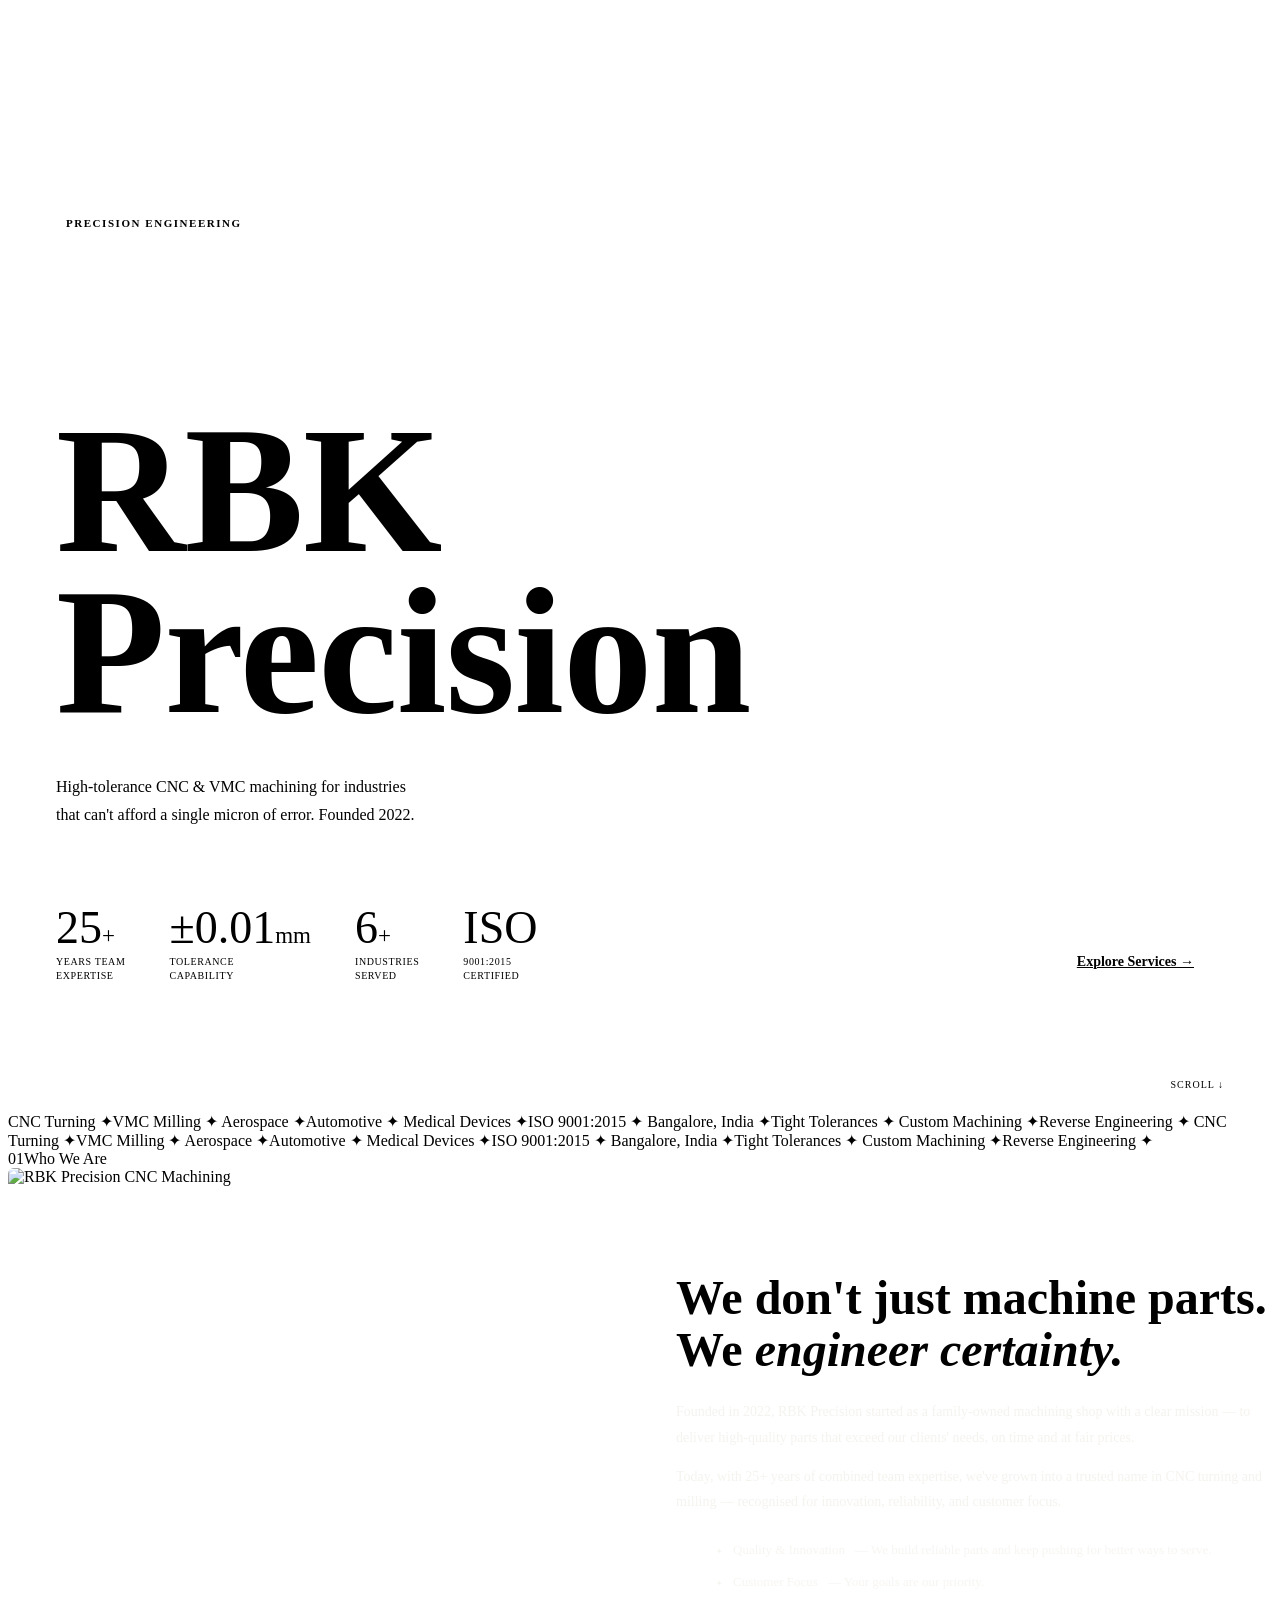
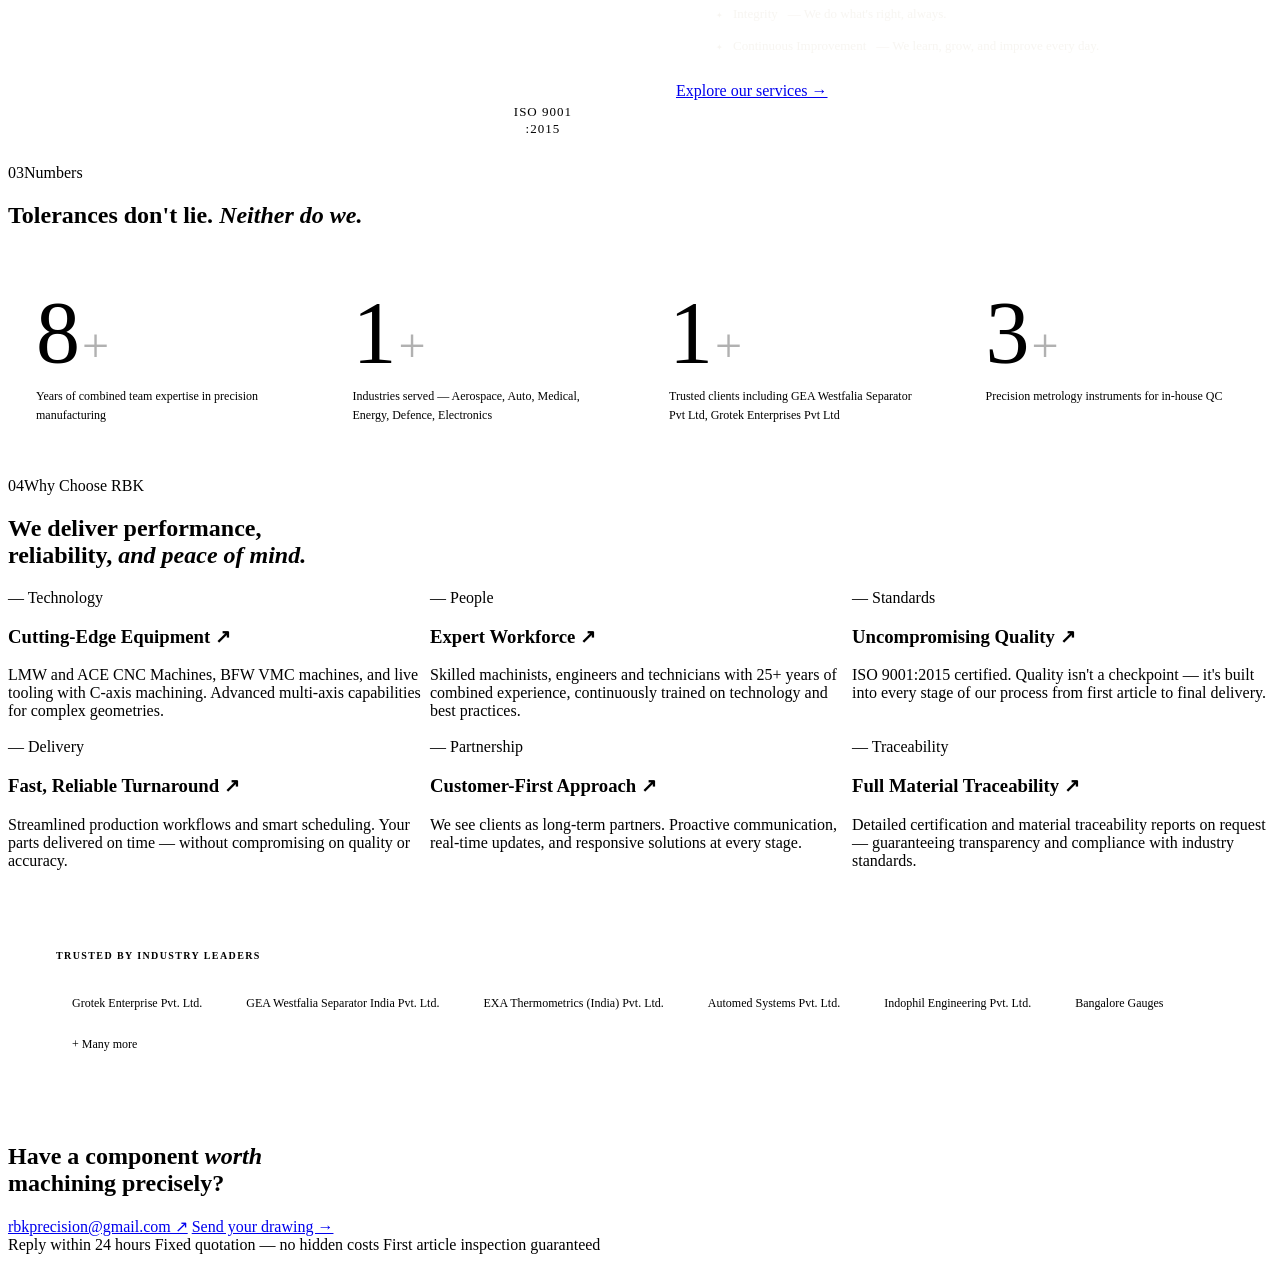
==== index.html @ a01c00ad "First commit - basic HTML structure" ====
<!DOCTYPE html>
<html lang="en">
<head>
    <meta charset="UTF-8">
    <meta name="viewport" content="width=device-width, initial-scale=1.0">
    <title>RBK Precision — CNC & VMC Machining, Bangalore</title>
    <meta name="description" content="RBK Precision — Precision CNC & VMC machining services. 25+ years expertise. ISO 9001:2015. Aerospace, Automotive, Medical. Bangalore, India.">
    <link rel="preconnect" href="https://fonts.googleapis.com">
    <link rel="preconnect" href="https://fonts.gstatic.com" crossorigin>
    <link href="https://fonts.googleapis.com/css2?family=Bebas+Neue&family=DM+Mono:wght@300;400;500&family=Syne:wght@400;500;600;700;800&display=swap" rel="stylesheet">
    <link rel="stylesheet" href="global.css">
    <style>
        /* ── HERO ───────────────────────────────── */
        .hero {
            min-height: 100vh;
            display: flex;
            flex-direction: column;
            justify-content: center;
            padding: 140px 48px 64px;
            position: relative;
            border-bottom: 1px solid var(--border);
        }
        .hero::before {
            content: '';
            position: absolute; inset: 0;
            background-image:
                linear-gradient(var(--border) 1px, transparent 1px),
                linear-gradient(90deg, var(--border) 1px, transparent 1px);
            background-size: 60px 60px;
            pointer-events: none;
        }
        .hero-meta {
            display: flex; gap: 20px; align-items: center; margin-bottom: 28px;
        }
        .hero-tag {
            font-family: var(--font-ui);
            font-size: 11px; font-weight: 600;
            letter-spacing: 0.14em; text-transform: uppercase;
            color: var(--yellow); border: 1px solid var(--yellow);
            padding: 4px 10px; border-radius: 2px;
        }
        .hero-location { font-size: 11px; color: var(--muted); letter-spacing: 0.06em; }
        .hero h1 {
            font-family: var(--font-disp);
            font-size: clamp(72px, 14vw, 180px);
            line-height: 0.9;
            letter-spacing: -1px;
            display: flex; flex-direction: column;
            margin-bottom: 24px;
        }
        .hero h1 .line1 { color: var(--off-white); }
        .hero h1 .line2 { color: var(--yellow); }
        .hero h1 sup { font-size: 0.22em; color: rgba(240,237,230,0.35); vertical-align: super; }
        .hero-sub {
            font-size: clamp(13px, 1.8vw, 16px);
            color: var(--muted); max-width: 460px; line-height: 1.75;
        }
        .hero-bottom {
            display: flex; align-items: flex-end;
            justify-content: space-between;
            margin-top: 60px; gap: 28px; flex-wrap: wrap;
        }
        .hero-stats { display: flex; gap: 44px; flex-wrap: wrap; }
        .stat { display: flex; flex-direction: column; gap: 4px; }
        .stat-num {
            font-family: var(--font-disp);
            font-size: clamp(30px, 4vw, 46px);
            line-height: 1; color: var(--off-white);
        }
        .stat-num em { font-style: normal; font-size: 0.5em; color: var(--yellow); }
        .stat-label {
            font-size: 10px; color: var(--muted);
            letter-spacing: 0.06em; text-transform: uppercase; line-height: 1.4;
        }
        .hero-cta {
            font-family: var(--font-ui); font-size: 14px; font-weight: 600;
            color: #000; background: var(--yellow);
            padding: 13px 30px; border-radius: var(--radius);
            transition: background var(--t), transform var(--t);
        }
        .hero-cta:hover { background: var(--off-white); transform: translateY(-2px); }
        .scroll-hint {
            position: absolute; bottom: 22px; right: 48px;
            font-size: 10px; color: var(--muted);
            letter-spacing: 0.1em; text-transform: uppercase;
        }

        /* ── ABOUT ──────────────────────────────── */
        .about-grid {
            display: grid; grid-template-columns: 1fr 1fr;
            gap: 72px; align-items: center;
        }
        .img-frame {
            position: relative; border-radius: 6px;
            overflow: hidden; aspect-ratio: 1;
            background: var(--bg-card);
        }
        .img-frame img {
            width: 100%; height: 100%; object-fit: cover;
            filter: grayscale(15%) contrast(1.05);
            transition: transform 0.6s ease;
        }
        .img-frame:hover img { transform: scale(1.04); }
        .img-badge {
            position: absolute; bottom: 18px; right: 18px;
            background: var(--yellow); color: #000;
            font-family: var(--font-disp); font-size: 13px;
            letter-spacing: 1px; text-align: center;
            padding: 8px 14px; border-radius: 3px; line-height: 1.3;
        }
        .about-text h2 {
            font-family: var(--font-disp);
            font-size: clamp(28px, 4vw, 48px);
            line-height: 1.08; margin-bottom: 24px;
        }
        .about-text p {
            font-size: 14px; color: rgba(240,237,230,0.65);
            line-height: 1.8; margin-bottom: 14px;
        }
        .values-list { margin: 20px 0; list-style: none; }
        .values-list li {
            font-size: 13px; color: rgba(240,237,230,0.55);
            padding: 8px 0; border-bottom: 1px solid var(--border);
            display: flex; align-items: baseline; gap: 10px;
        }
        .values-list li::before {
            content: '✦'; color: var(--yellow); font-size: 8px; flex-shrink: 0;
        }
        .values-list li strong { color: var(--off-white); font-weight: 500; }

        /* ── WHY CHOOSE US ──────────────────────── */
        .why-grid { display: grid; grid-template-columns: repeat(3,1fr); gap: 2px; }

        /* ── CLIENTS STRIP ──────────────────────── */
        .clients-strip {
            padding: 64px 48px;
            border-bottom: 1px solid var(--border);
        }
        .clients-strip .label {
            font-family: var(--font-ui); font-size: 10px; font-weight: 700;
            letter-spacing: 0.14em; text-transform: uppercase;
            color: var(--muted); margin-bottom: 28px; display: block;
        }
        .client-names {
            display: flex; flex-wrap: wrap; gap: 12px;
        }
        .client-pill {
            font-family: var(--font-ui); font-size: 12px; font-weight: 500;
            color: var(--muted);
            border: 1px solid var(--border);
            padding: 7px 16px; border-radius: 100px;
            transition: color var(--t), border-color var(--t);
        }
        .client-pill:hover { color: var(--off-white); border-color: rgba(240,237,230,0.3); }

        /* ── NUMBERS ────────────────────────────── */
        .numbers-grid { display: grid; grid-template-columns: repeat(4,1fr); gap: 2px; }
        .num-item {
            padding: 40px 28px;
            border: 1px solid var(--border);
            background: var(--bg-card);
        }
        .big-num {
            font-family: var(--font-disp);
            font-size: clamp(52px, 7vw, 88px);
            line-height: 1; color: var(--yellow); display: inline-block;
        }
        .big-unit {
            font-family: var(--font-disp);
            font-size: clamp(28px, 4vw, 48px);
            color: var(--off-white); opacity: 0.3; margin-left: 2px;
        }
        .num-item p { font-size: 12px; color: var(--muted); line-height: 1.6; margin-top: 10px; }

        @media (max-width: 1024px) {
            .numbers-grid { grid-template-columns: repeat(2,1fr); }
            .why-grid { grid-template-columns: repeat(2,1fr); }
            .about-grid { grid-template-columns: 1fr; gap: 36px; }
        }
        @media (max-width: 768px) {
            .hero { padding: 110px 24px 52px; }
            .hero-bottom { flex-direction: column; align-items: flex-start; }
            .scroll-hint { right: 24px; }
            .numbers-grid { grid-template-columns: repeat(2,1fr); }
            .why-grid { grid-template-columns: 1fr; }
            .clients-strip { padding: 48px 24px; }
        }
        @media (max-width: 480px) {
            .hero { padding: 96px 20px 44px; }
            .numbers-grid { grid-template-columns: 1fr; }
        }
    </style>
</head>
<body>

<!-- nav injected by nav.js -->

<!-- ═══ HERO ═══════════════════════════════════════════ -->
<section class="hero">
    <div class="hero-meta">
        <span class="hero-tag">Precision Engineering</span>
    </div>
    <h1>
        <span class="line1">RBK</span>
        <span class="line2">Precision</span>
    </h1>
    <p class="hero-sub">
        High-tolerance CNC &amp; VMC machining for industries<br>
        that can't afford a single micron of error. Founded 2022.
    </p>
    <div class="hero-bottom">
        <div class="hero-stats">
            <div class="stat">
                <span class="stat-num">25<em>+</em></span>
                <span class="stat-label">Years Team<br>Expertise</span>
            </div>
            <div class="stat">
                <span class="stat-num">±0.01<em>mm</em></span>
                <span class="stat-label">Tolerance<br>Capability</span>
            </div>
            <div class="stat">
                <span class="stat-num">6<em>+</em></span>
                <span class="stat-label">Industries<br>Served</span>
            </div>
            <div class="stat">
                <span class="stat-num">ISO</span>
                <span class="stat-label">9001:2015<br>Certified</span>
            </div>
        </div>
        <a href="services.html" class="hero-cta">Explore Services →</a>
    </div>
    <div class="scroll-hint">Scroll ↓</div>
</section>

<!-- ═══ TICKER ══════════════════════════════════════════ -->
<div class="ticker-wrap">
    <div class="ticker-track">
        <span>CNC Turning ✦</span><span>VMC Milling ✦</span>
        <span>Aerospace ✦</span><span>Automotive ✦</span>
        <span>Medical Devices ✦</span><span>ISO 9001:2015 ✦</span>
        <span>Bangalore, India ✦</span><span>Tight Tolerances ✦</span>
        <span>Custom Machining ✦</span><span>Reverse Engineering ✦</span>
        <span>CNC Turning ✦</span><span>VMC Milling ✦</span>
        <span>Aerospace ✦</span><span>Automotive ✦</span>
        <span>Medical Devices ✦</span><span>ISO 9001:2015 ✦</span>
        <span>Bangalore, India ✦</span><span>Tight Tolerances ✦</span>
        <span>Custom Machining ✦</span><span>Reverse Engineering ✦</span>
    </div>
</div>

<!-- ═══ ABOUT ════════════════════════════════════════════ -->
<section class="section">
    <div class="section-label"><span class="sec-num">01</span><span class="sec-title">Who We Are</span></div>
    <div class="about-grid">
        <div class="img-frame">
            <img src="Assets/Images/Home_Intro_Image.png" alt="RBK Precision CNC Machining">
            <div class="img-badge">ISO 9001<br>:2015</div>
        </div>
        <div class="about-text">
            <h2>We don't just machine parts.<br>We <em>engineer certainty.</em></h2>
            <p>Founded in 2022, RBK Precision started as a family-owned machining shop with a clear mission — to deliver high-quality parts that exceed our clients' needs, on time and at fair prices.</p>
            <p>Today, with 25+ years of combined team expertise, we've grown into a trusted name in CNC turning and milling — recognised for innovation, reliability, and customer focus.</p>
            <ul class="values-list">
                <li><strong>Quality &amp; Innovation</strong> — We build reliable parts and keep pushing for better ways to serve.</li>
                <li><strong>Customer Focus</strong> — Your goals are our priority.</li>
                <li><strong>Integrity</strong> — We do what's right, always.</li>
                <li><strong>Continuous Improvement</strong> — We learn, grow, and improve every day.</li>
            </ul>
            <a href="services.html" class="text-link">Explore our services →</a>
        </div>
    </div>
</section>

<!-- ═══ NUMBERS ══════════════════════════════════════════ -->
<section class="section">
    <div class="section-label"><span class="sec-num">03</span><span class="sec-title">Numbers</span></div>
    <h2 class="section-h2">Tolerances don't lie. <em>Neither do we.</em></h2>
    <div class="numbers-grid">
        <div class="num-item">
            <span class="big-num" data-target="25">0</span><span class="big-unit">+</span>
            <p>Years of combined team expertise in precision manufacturing</p>
        </div>
        <div class="num-item">
            <span class="big-num" data-target="6">0</span><span class="big-unit">+</span>
            <p>Industries served — Aerospace, Auto, Medical, Energy, Defence, Electronics</p>
        </div>
        <div class="num-item">
            <span class="big-num" data-target="5">0</span><span class="big-unit">+</span>
            <p>Trusted clients including GEA Westfalia Separator Pvt Ltd, Grotek Enterprises Pvt Ltd</p>
        </div>
        <div class="num-item">
            <span class="big-num" data-target="10">0</span><span class="big-unit">+</span>
            <p>Precision metrology instruments for in-house QC</p>
        </div>
    </div>
</section>

<!-- ═══ WHY CHOOSE US ════════════════════════════════════ -->
<section class="section alt">
    <div class="section-label"><span class="sec-num">04</span><span class="sec-title">Why Choose RBK</span></div>
    <h2 class="section-h2">We deliver performance,<br>reliability, <em>and peace of mind.</em></h2>
    <div class="why-grid">
        <div class="card">
            <span class="card-num">— Technology</span>
            <h3>Cutting-Edge Equipment <span class="arr">↗</span></h3>
            <p>LMW and ACE CNC Machines, BFW VMC machines, and live tooling with C-axis machining. Advanced multi-axis capabilities for complex geometries.</p>
        </div>
        <div class="card">
            <span class="card-num">— People</span>
            <h3>Expert Workforce <span class="arr">↗</span></h3>
            <p>Skilled machinists, engineers and technicians with 25+ years of combined experience, continuously trained on technology and best practices.</p>
        </div>
        <div class="card">
            <span class="card-num">— Standards</span>
            <h3>Uncompromising Quality <span class="arr">↗</span></h3>
            <p>ISO 9001:2015 certified. Quality isn't a checkpoint — it's built into every stage of our process from first article to final delivery.</p>
        </div>
        <div class="card">
            <span class="card-num">— Delivery</span>
            <h3>Fast, Reliable Turnaround <span class="arr">↗</span></h3>
            <p>Streamlined production workflows and smart scheduling. Your parts delivered on time — without compromising on quality or accuracy.</p>
        </div>
        <div class="card">
            <span class="card-num">— Partnership</span>
            <h3>Customer-First Approach <span class="arr">↗</span></h3>
            <p>We see clients as long-term partners. Proactive communication, real-time updates, and responsive solutions at every stage.</p>
        </div>
        <div class="card">
            <span class="card-num">— Traceability</span>
            <h3>Full Material Traceability <span class="arr">↗</span></h3>
            <p>Detailed certification and material traceability reports on request — guaranteeing transparency and compliance with industry standards.</p>
        </div>
    </div>
</section>

<!-- ═══ CLIENTS STRIP ════════════════════════════════════ -->
<div class="clients-strip">
    <span class="label">Trusted by industry leaders</span>
    <div class="client-names">
        <span class="client-pill">Grotek Enterprise Pvt. Ltd.</span>
        <span class="client-pill">GEA Westfalia Separator India Pvt. Ltd.</span>
        <span class="client-pill">EXA Thermometrics (India) Pvt. Ltd.</span>
        <span class="client-pill">Automed Systems Pvt. Ltd.</span>
        <span class="client-pill">Indophil Engineering Pvt. Ltd.</span>
        <span class="client-pill">Bangalore Gauges</span>
        <span class="client-pill">+ Many more</span>
    </div>
</div>

<!-- ═══ CTA ══════════════════════════════════════════════ -->
<section class="cta-section">
    <div class="cta-inner">
        <h2>Have a component <em>worth</em><br>machining precisely?</h2>
        <div class="cta-links">
            <a href="mailto:rbkprecision@gmail.com" class="cta-email">rbkprecision@gmail.com ↗</a>
            <a href="contact.html" class="cta-btn">Send your drawing →</a>
        </div>
        <div class="cta-assurances">
            <span>Reply within 24 hours</span>
            <span>Fixed quotation — no hidden costs</span>
            <span>First article inspection guaranteed</span>
        </div>
    </div>
</section>

<!-- footer injected by nav.js -->

<script src="nav.js"></script>
<script>
    // Counter animation
    const counters = document.querySelectorAll('.big-num');
    const observer = new IntersectionObserver(entries => {
        entries.forEach(entry => {
            if (!entry.isIntersecting) return;
            const el = entry.target;
            const target = +el.dataset.target;
            const step = target / (1800 / 16);
            let current = 0;
            const timer = setInterval(() => {
                current += step;
                if (current >= target) { el.textContent = target; clearInterval(timer); }
                else { el.textContent = Math.floor(current); }
            }, 16);
            observer.unobserve(el);
        });
    }, { threshold: 0.5 });
    counters.forEach(c => observer.observe(c));
</script>
</body>
</html>
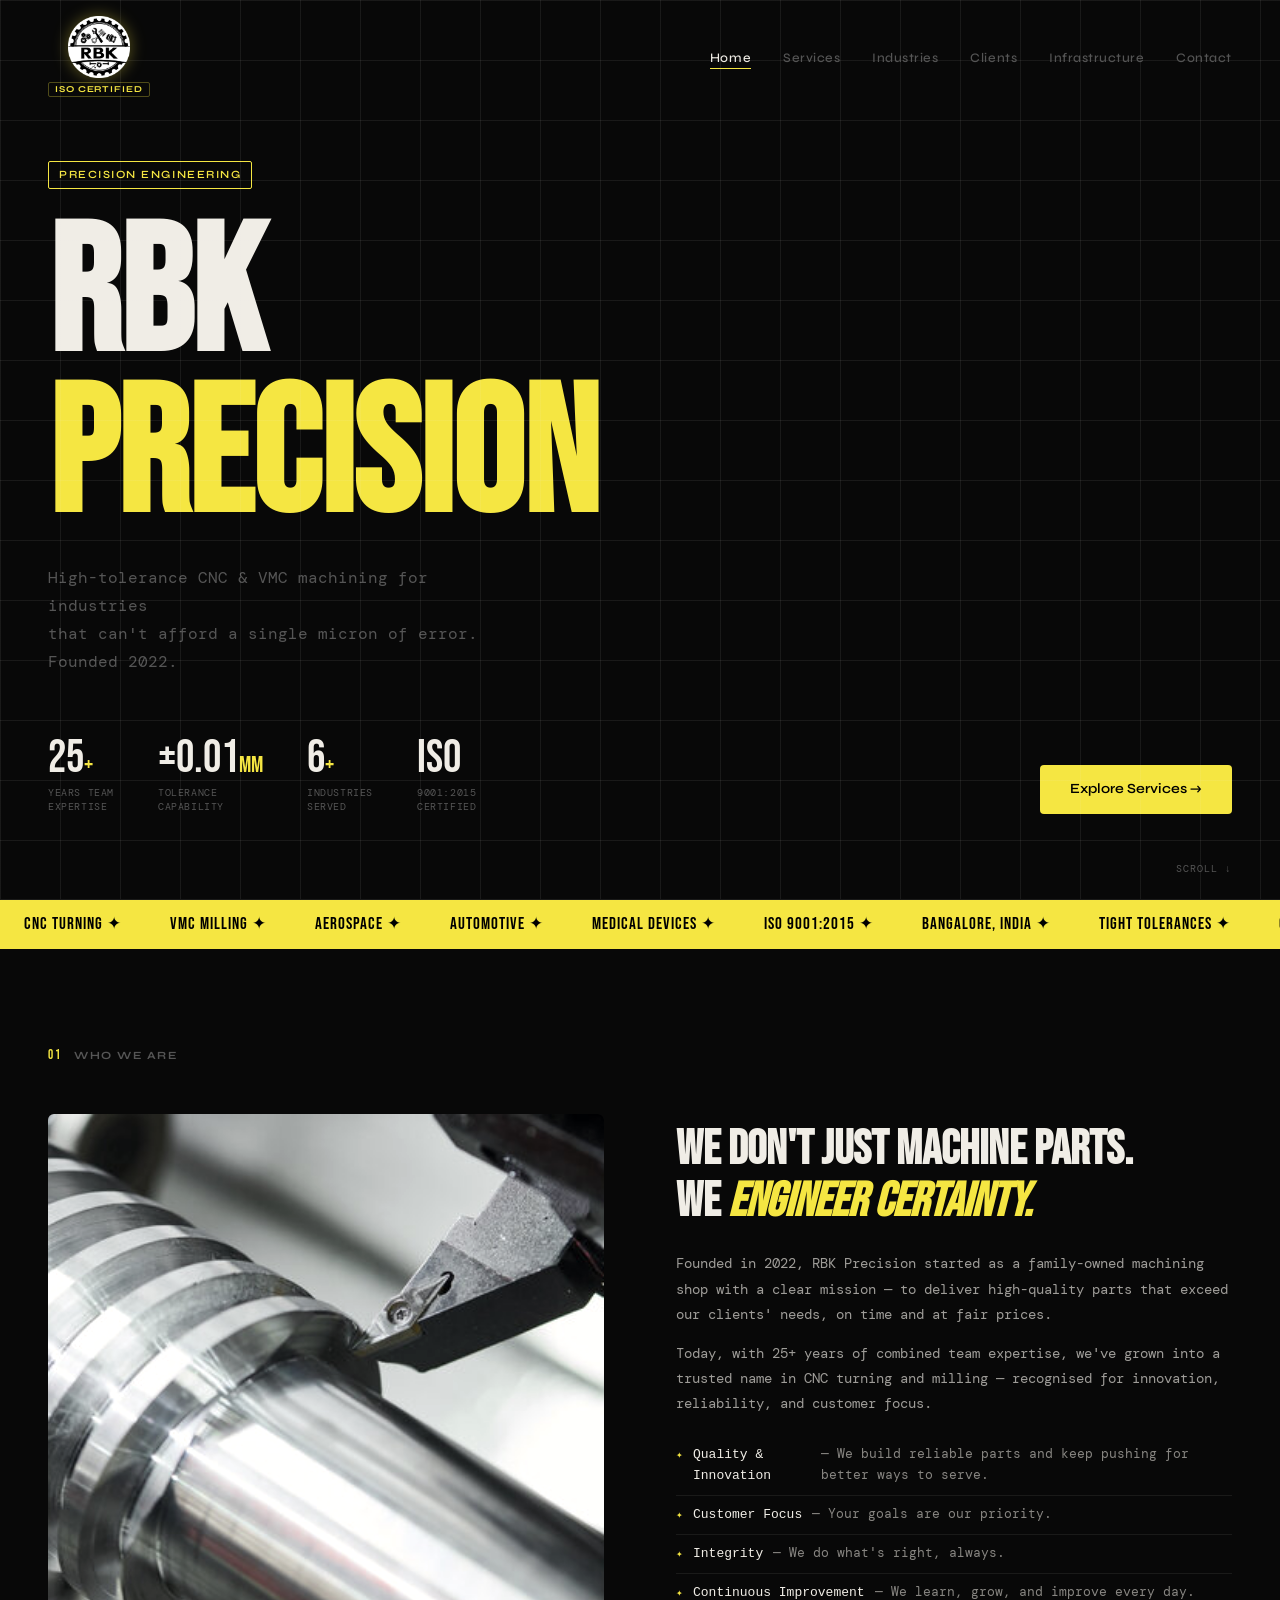
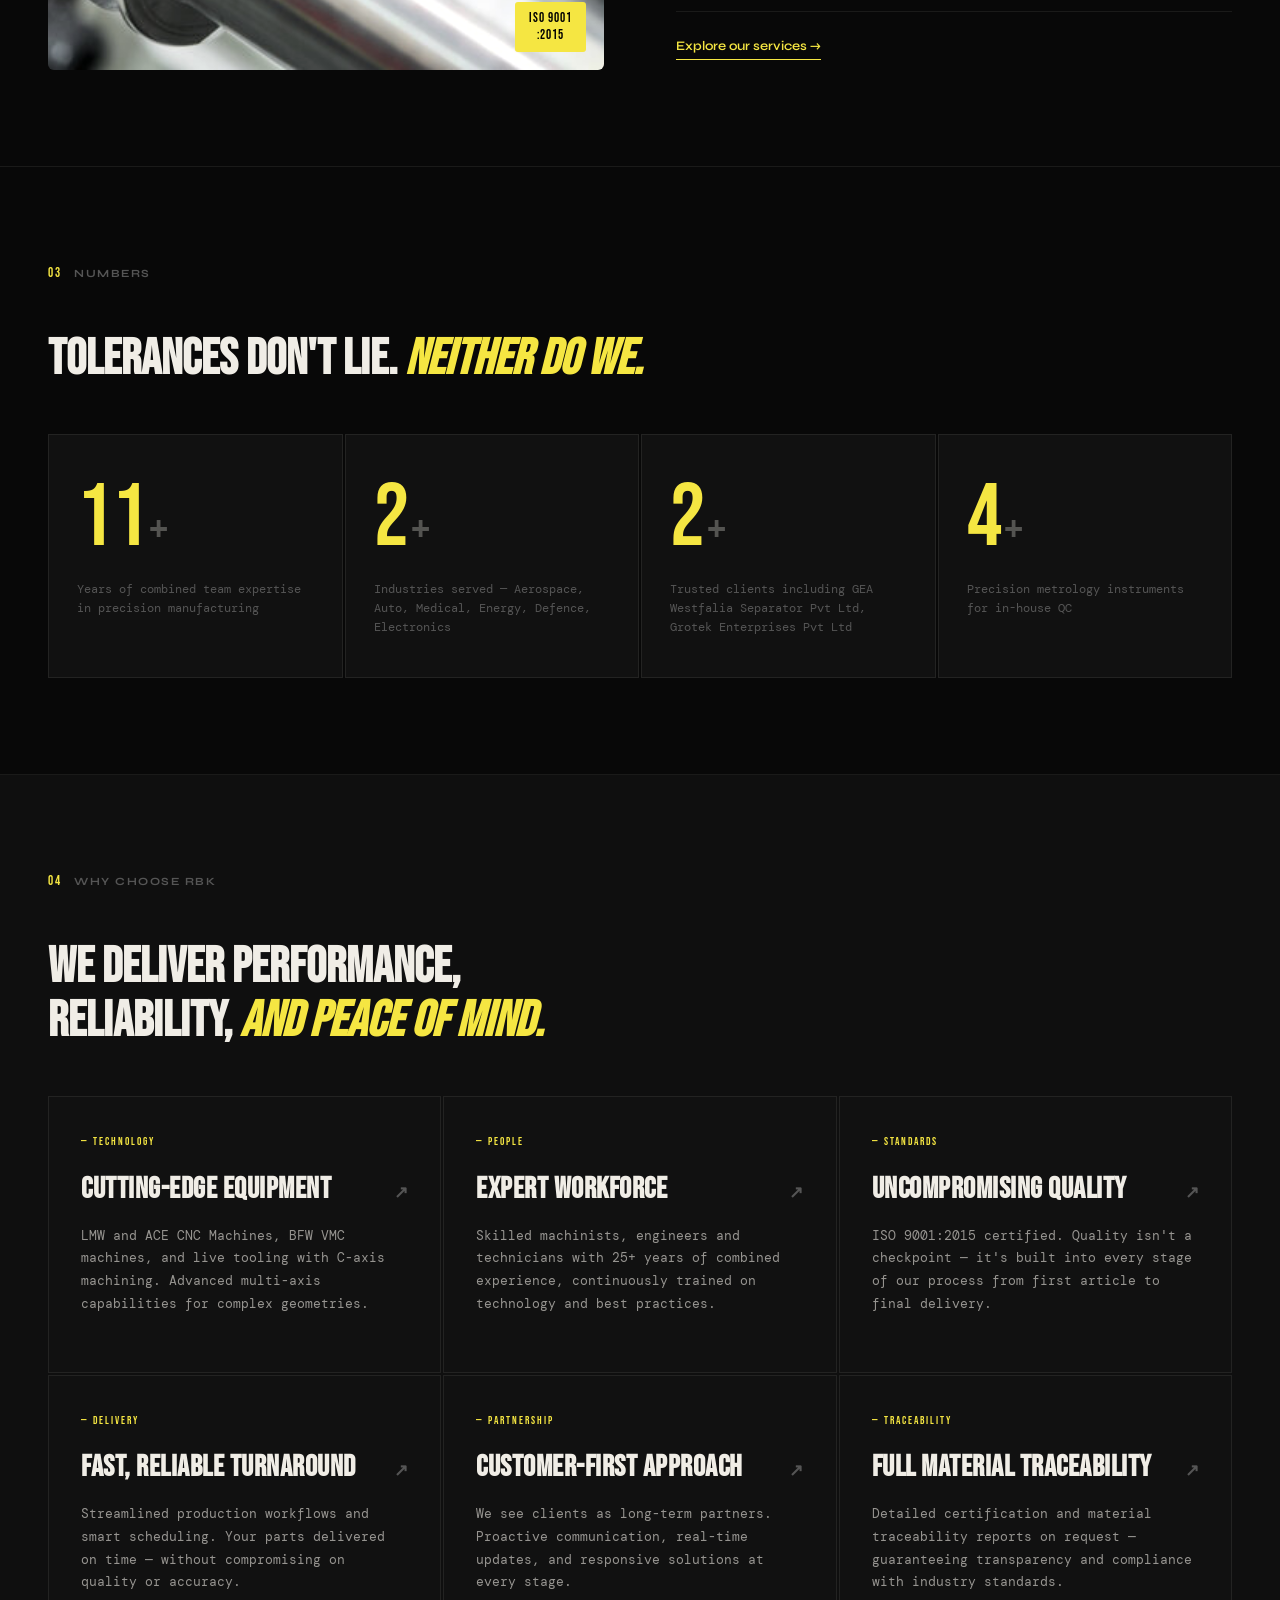
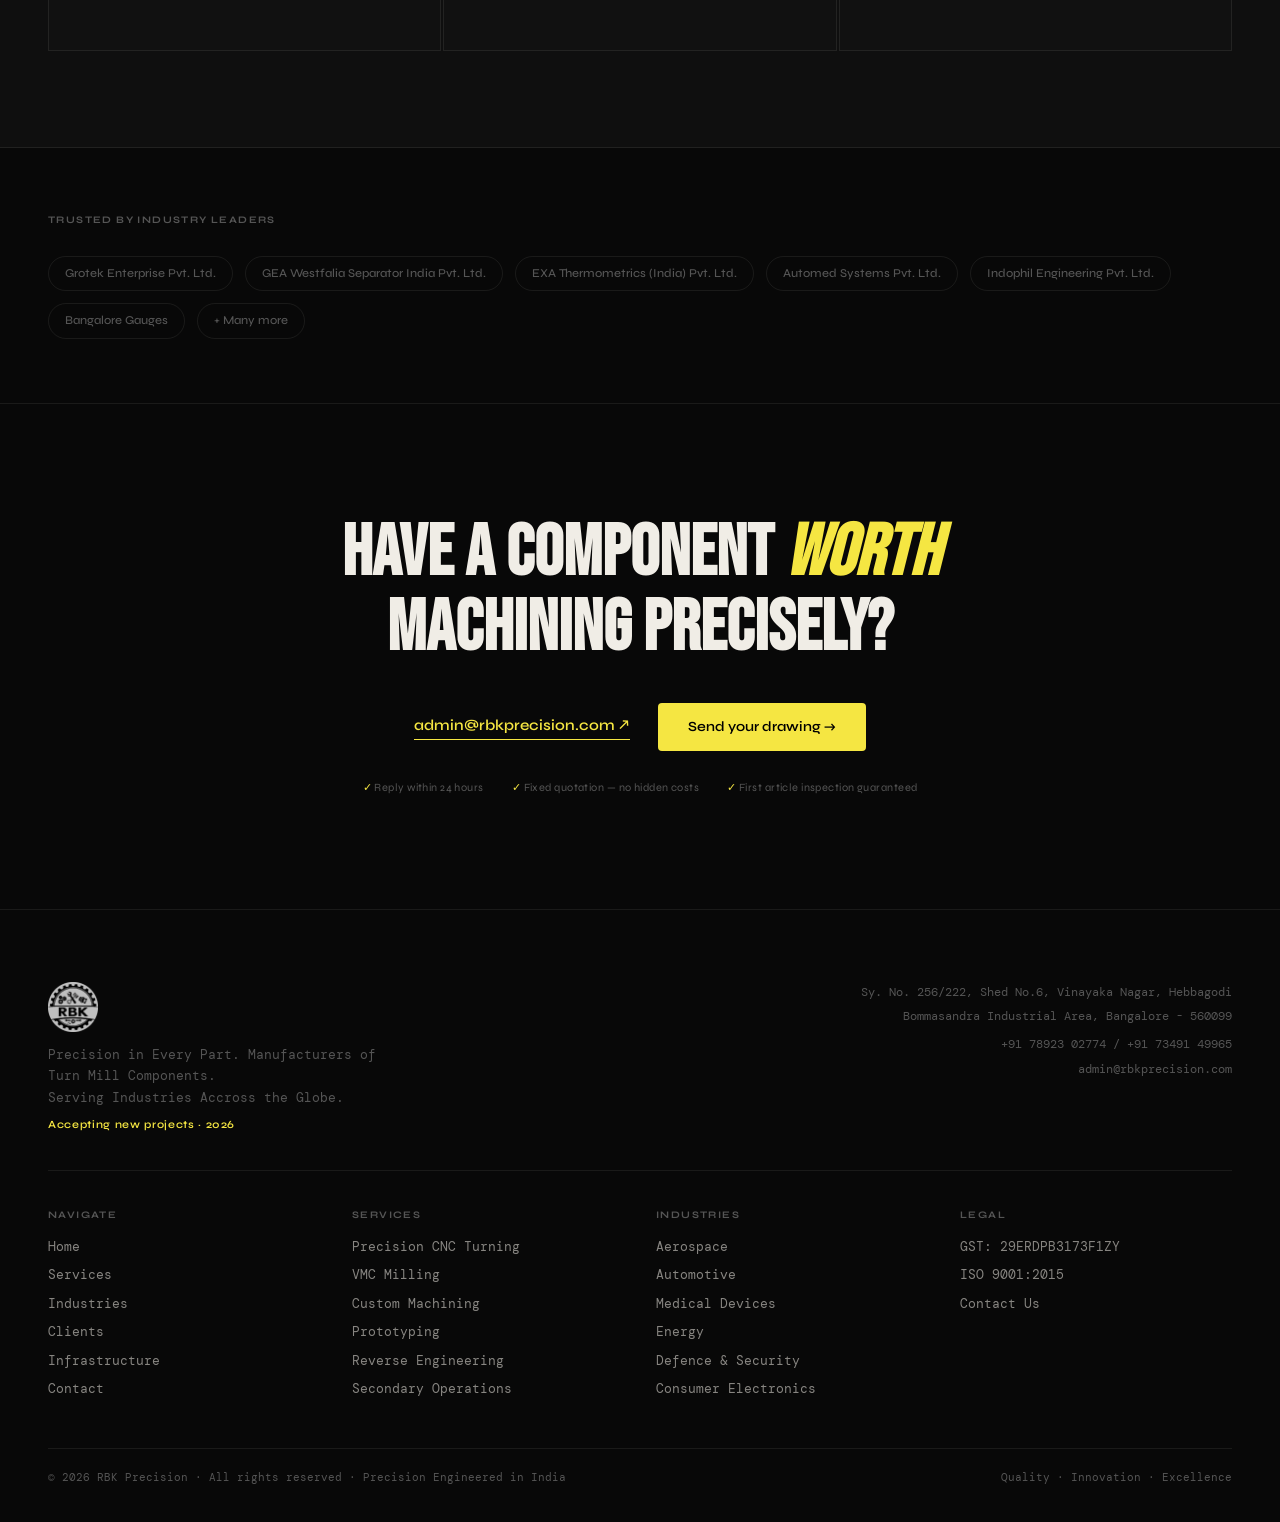
==== commit da41725b: "Fix file casing to lowercase and update page content" ====
--- a/index.html
+++ b/index.html
@@ -352,7 +352,7 @@
     <div class="cta-inner">
         <h2>Have a component <em>worth</em><br>machining precisely?</h2>
         <div class="cta-links">
-            <a href="mailto:rbkprecision@gmail.com" class="cta-email">rbkprecision@gmail.com ↗</a>
+            <a href="mailto:admin@rbkprecision.com" class="cta-email">admin@rbkprecision.com ↗</a>
             <a href="contact.html" class="cta-btn">Send your drawing →</a>
         </div>
         <div class="cta-assurances">
--- a/global.css
+++ b/global.css
@@ -0,0 +1,500 @@
+/* ═══════════════════════════════════════════════════
+   RBK PRECISION — global.css
+   Editorial brutalist · Dark · Yellow accent
+   ═══════════════════════════════════════════════════ */
+
+/* ── Variables ─────────────────────────────────────── */
+:root {
+    --bg:        #080808;
+    --bg-2:      #0f0f0f;
+    --bg-card:   #111111;
+    --off-white: #f0ede6;
+    --yellow:    #f5e642;
+    --muted:     #555555;
+    --border:    rgba(240,237,230,0.08);
+    --font-disp: 'Bebas Neue', sans-serif;
+    --font-body: 'DM Mono', monospace;
+    --font-ui:   'Syne', sans-serif;
+    --radius:    4px;
+    --t:         0.35s cubic-bezier(0.4,0,0.2,1);
+}
+
+/* ── Reset ─────────────────────────────────────────── */
+*, *::before, *::after { margin:0; padding:0; box-sizing:border-box; }
+html { scroll-behavior: smooth; }
+body {
+    background-color: var(--bg);
+    color: var(--off-white);
+    font-family: var(--font-body);
+    font-size: 16px;
+    line-height: 1.6;
+    overflow-x: hidden;
+}
+a { color: inherit; text-decoration: none; }
+img { display: block; max-width: 100%; }
+em { font-style: italic; color: var(--yellow); }
+
+/* ═══════════════════════════════════════════════════
+   NAVBAR
+   ═══════════════════════════════════════════════════ */
+#navbar {
+    position: fixed;
+    top: 0; left: 0; right: 0;
+    z-index: 100;
+    border-bottom: 1px solid transparent;
+    transition: var(--t);
+}
+#navbar.scrolled {
+    background: rgba(8,8,8,0.94);
+    backdrop-filter: blur(14px);
+    border-bottom-color: var(--border);
+}
+.nav-inner {
+    display: flex;
+    align-items: center;
+    justify-content: space-between;
+    padding: 16px 48px;
+    gap: 20px;
+}
+.nav-logo {
+    display: flex;
+    align-items: center;
+    gap: 10px;
+    flex-shrink: 0;
+    text-decoration: none;
+}
+.nav-logo-img {
+    height: 62px;
+    filter: drop-shadow(0 0 8px rgba(245,230,66,0.35));
+}
+.nav-links {
+    display: flex;
+    list-style: none;
+    gap: 32px;
+    align-items: center;
+}
+.nav-links li a {
+    font-family: var(--font-ui);
+    font-size: 13px;
+    font-weight: 500;
+    color: var(--muted);
+    letter-spacing: 0.04em;
+    transition: color var(--t);
+    position: relative;
+}
+.nav-links li a::after {
+    content: '';
+    position: absolute;
+    bottom: -3px; left: 0;
+    width: 0; height: 1px;
+    background: var(--yellow);
+    transition: width var(--t);
+}
+.nav-links li a:hover,
+.nav-links li a.active { color: var(--off-white); }
+.nav-links li a:hover::after,
+.nav-links li a.active::after { width: 100%; }
+.nav-cta {
+    font-family: var(--font-ui);
+    font-size: 13px;
+    font-weight: 600;
+    background: var(--yellow);
+    color: #000;
+    padding: 9px 20px;
+    border-radius: var(--radius);
+    white-space: nowrap;
+    flex-shrink: 0;
+    transition: background var(--t), transform var(--t);
+}
+.nav-cta:hover { background: var(--off-white); transform: translateY(-1px); }
+
+/* Hamburger */
+.hamburger {
+    display: none;
+    flex-direction: column;
+    justify-content: space-between;
+    width: 28px; height: 20px;
+    background: transparent;
+    border: none;
+    cursor: pointer;
+    padding: 0;
+    flex-shrink: 0;
+}
+.hamburger span {
+    display: block; height: 2px; width: 100%;
+    background: var(--off-white);
+    border-radius: 2px;
+    transition: all 0.3s ease;
+}
+.hamburger.active span:nth-child(1) { transform: translateY(9px) rotate(45deg); }
+.hamburger.active span:nth-child(2) { opacity: 0; }
+.hamburger.active span:nth-child(3) { transform: translateY(-9px) rotate(-45deg); }
+
+/* ═══════════════════════════════════════════════════
+   PAGE HEADER (inner pages)
+   ═══════════════════════════════════════════════════ */
+.page-hero {
+    padding: 140px 48px 80px;
+    border-bottom: 1px solid var(--border);
+    position: relative;
+}
+.page-hero::before {
+    content: '';
+    position: absolute; inset: 0;
+    background-image:
+        linear-gradient(var(--border) 1px, transparent 1px),
+        linear-gradient(90deg, var(--border) 1px, transparent 1px);
+    background-size: 60px 60px;
+    pointer-events: none;
+}
+.page-tag {
+    display: inline-flex;
+    align-items: center;
+    gap: 8px;
+    font-family: var(--font-ui);
+    font-size: 11px;
+    font-weight: 600;
+    letter-spacing: 0.14em;
+    text-transform: uppercase;
+    color: var(--yellow);
+    border: 1px solid var(--yellow);
+    padding: 4px 12px;
+    border-radius: 2px;
+    margin-bottom: 24px;
+}
+.page-hero h1 {
+    font-family: var(--font-disp);
+    font-size: clamp(60px, 10vw, 130px);
+    line-height: 0.92;
+    letter-spacing: -1px;
+    margin-bottom: 24px;
+}
+.page-hero p {
+    font-size: clamp(14px, 2vw, 16px);
+    color: var(--muted);
+    max-width: 520px;
+    line-height: 1.75;
+}
+
+/* ═══════════════════════════════════════════════════
+   SECTION LABEL
+   ═══════════════════════════════════════════════════ */
+.section-label {
+    display: flex;
+    align-items: baseline;
+    gap: 12px;
+    margin-bottom: 48px;
+}
+.sec-num {
+    font-family: var(--font-disp);
+    font-size: 13px;
+    color: var(--yellow);
+    letter-spacing: 2px;
+}
+.sec-title {
+    font-family: var(--font-ui);
+    font-size: 11px;
+    font-weight: 700;
+    color: var(--muted);
+    letter-spacing: 0.14em;
+    text-transform: uppercase;
+}
+
+/* ═══════════════════════════════════════════════════
+   TICKER
+   ═══════════════════════════════════════════════════ */
+.ticker-wrap {
+    overflow: hidden;
+    background: var(--yellow);
+    padding: 11px 0;
+}
+.ticker-track {
+    display: flex;
+    white-space: nowrap;
+    animation: ticker 30s linear infinite;
+    width: max-content;
+}
+.ticker-track span {
+    font-family: var(--font-disp);
+    font-size: 17px;
+    letter-spacing: 1px;
+    color: #000;
+    padding: 0 24px;
+}
+@keyframes ticker {
+    from { transform: translateX(0); }
+    to   { transform: translateX(-50%); }
+}
+
+/* ═══════════════════════════════════════════════════
+   SECTION PADDING
+   ═══════════════════════════════════════════════════ */
+.section { padding: 96px 48px; border-bottom: 1px solid var(--border); }
+.section.alt { background: var(--bg-2); }
+.section-h2 {
+    font-family: var(--font-disp);
+    font-size: clamp(28px, 4vw, 50px);
+    line-height: 1.08;
+    margin-bottom: 48px;
+    max-width: 640px;
+}
+
+/* ═══════════════════════════════════════════════════
+   CARDS GRID (2-col & 3-col)
+   ═══════════════════════════════════════════════════ */
+.grid-2 { display: grid; grid-template-columns: repeat(2,1fr); gap: 2px; }
+.grid-3 { display: grid; grid-template-columns: repeat(3,1fr); gap: 2px; }
+.grid-4 { display: grid; grid-template-columns: repeat(4,1fr); gap: 2px; }
+
+.card {
+    background: var(--bg-card);
+    border: 1px solid var(--border);
+    padding: 36px 32px;
+    transition: background var(--t);
+}
+.card:hover { background: #181818; }
+.card-num {
+    font-family: var(--font-disp);
+    font-size: 11px;
+    color: var(--yellow);
+    letter-spacing: 2px;
+    display: block;
+    margin-bottom: 14px;
+}
+.card h3 {
+    font-family: var(--font-disp);
+    font-size: clamp(20px, 2.5vw, 30px);
+    letter-spacing: 0.5px;
+    margin-bottom: 12px;
+    display: flex;
+    align-items: baseline;
+    justify-content: space-between;
+    gap: 8px;
+}
+.arr {
+    font-size: 0.55em;
+    color: var(--muted);
+    transition: color var(--t), transform var(--t);
+    flex-shrink: 0;
+}
+.card:hover .arr { color: var(--yellow); transform: translateX(3px) translateY(-3px); }
+.card p {
+    font-size: 13px;
+    color: rgba(240,237,230,0.6);
+    line-height: 1.75;
+    margin-bottom: 20px;
+}
+.card-tags {
+    display: flex; flex-wrap: wrap; gap: 6px;
+}
+.card-tags span {
+    font-family: var(--font-ui);
+    font-size: 10px;
+    font-weight: 500;
+    letter-spacing: 0.08em;
+    border: 1px solid var(--border);
+    padding: 3px 9px;
+    border-radius: 100px;
+    color: var(--muted);
+}
+
+/* ═══════════════════════════════════════════════════
+   TEXT LINK
+   ═══════════════════════════════════════════════════ */
+.text-link {
+    display: inline-block;
+    font-family: var(--font-ui);
+    font-size: 13px;
+    font-weight: 600;
+    color: var(--yellow);
+    border-bottom: 1px solid var(--yellow);
+    padding-bottom: 2px;
+    transition: opacity var(--t);
+}
+.text-link:hover { opacity: 0.65; }
+
+/* ═══════════════════════════════════════════════════
+   CTA SECTION
+   ═══════════════════════════════════════════════════ */
+.cta-section {
+    padding: 112px 48px;
+    text-align: center;
+    border-bottom: 1px solid var(--border);
+}
+.cta-inner { max-width: 700px; margin: 0 auto; }
+.cta-section h2 {
+    font-family: var(--font-disp);
+    font-size: clamp(36px, 6vw, 72px);
+    line-height: 1.05;
+    margin-bottom: 36px;
+}
+.cta-links {
+    display: flex;
+    justify-content: center;
+    align-items: center;
+    gap: 28px;
+    flex-wrap: wrap;
+    margin-bottom: 28px;
+}
+.cta-email {
+    font-family: var(--font-ui);
+    font-size: 15px;
+    font-weight: 600;
+    color: var(--yellow);
+    border-bottom: 1px solid var(--yellow);
+    padding-bottom: 2px;
+    transition: opacity var(--t);
+}
+.cta-email:hover { opacity: 0.65; }
+.cta-btn {
+    font-family: var(--font-ui);
+    font-size: 14px;
+    font-weight: 600;
+    background: var(--yellow);
+    color: #000;
+    padding: 13px 30px;
+    border-radius: var(--radius);
+    transition: background var(--t), transform var(--t);
+}
+.cta-btn:hover { background: var(--off-white); transform: translateY(-2px); }
+.cta-assurances {
+    display: flex;
+    justify-content: center;
+    gap: 28px;
+    flex-wrap: wrap;
+}
+.cta-assurances span {
+    font-size: 11px;
+    color: var(--muted);
+    font-family: var(--font-ui);
+    letter-spacing: 0.04em;
+}
+.cta-assurances span::before { content: '✓ '; color: var(--yellow); }
+
+/* ═══════════════════════════════════════════════════
+   FOOTER
+   ═══════════════════════════════════════════════════ */
+footer {
+    padding: 72px 48px 36px;
+    background: var(--bg);
+}
+.footer-top {
+    border-bottom: 1px solid var(--border);
+    padding-bottom: 36px;
+    margin-bottom: 36px;
+    display: flex;
+    justify-content: space-between;
+    align-items: flex-start;
+    gap: 40px;
+    flex-wrap: wrap;
+}
+.footer-brand-block {}
+.footer-brand {
+    display: flex;
+    align-items: center;
+    gap: 10px;
+    margin-bottom: 12px;
+}
+.footer-logo-img { height: 50px; filter: brightness(0.75); }
+.footer-tagline {
+    font-size: 13px;
+    color: var(--muted);
+    max-width: 360px;
+    margin-bottom: 8px;
+    line-height: 1.65;
+}
+.footer-status {
+    font-family: var(--font-ui);
+    font-size: 11px;
+    color: var(--yellow);
+    font-weight: 600;
+    letter-spacing: 0.06em;
+}
+.footer-contact-block {
+    text-align: right;
+}
+.footer-contact-block p {
+    font-size: 12px;
+    color: var(--muted);
+    margin-bottom: 4px;
+    line-height: 1.7;
+}
+.footer-contact-block a:hover { color: var(--off-white); }
+.footer-grid {
+    display: grid;
+    grid-template-columns: repeat(4,1fr);
+    gap: 32px;
+    margin-bottom: 40px;
+}
+.footer-col h4 {
+    font-family: var(--font-ui);
+    font-size: 10px;
+    font-weight: 700;
+    letter-spacing: 0.14em;
+    text-transform: uppercase;
+    color: var(--muted);
+    margin-bottom: 14px;
+}
+.footer-col ul { list-style: none; }
+.footer-col ul li {
+    margin-bottom: 9px;
+    font-size: 13px;
+    color: rgba(240,237,230,0.55);
+    line-height: 1.5;
+}
+.footer-col ul li a:hover { color: var(--off-white); }
+.footer-bottom {
+    display: flex;
+    justify-content: space-between;
+    align-items: center;
+    border-top: 1px solid var(--border);
+    padding-top: 20px;
+    font-size: 11px;
+    color: var(--muted);
+    flex-wrap: wrap;
+    gap: 8px;
+}
+
+/* ── Responsive ────────────────────────────────────── */
+@media (max-width: 1024px) {
+    .nav-inner { padding: 14px 32px; }
+    .page-hero { padding: 120px 32px 64px; }
+    .section { padding: 72px 32px; }
+    footer { padding: 56px 32px 28px; }
+    .grid-4 { grid-template-columns: repeat(2,1fr); }
+    .footer-grid { grid-template-columns: repeat(2,1fr); }
+    .footer-contact-block { text-align: left; }
+}
+@media (max-width: 768px) {
+    .nav-cta { display: none; }
+    .nav-links {
+        display: none;
+        flex-direction: column;
+        position: absolute;
+        top: 100%; left: 0; right: 0;
+        background: rgba(8,8,8,0.97);
+        backdrop-filter: blur(14px);
+        padding: 12px 32px 20px;
+        gap: 0;
+        border-bottom: 1px solid var(--border);
+    }
+    .nav-links.open { display: flex; }
+    .nav-links li { padding: 12px 0; border-bottom: 1px solid var(--border); width: 100%; }
+    .nav-links li a { font-size: 17px; color: var(--off-white); }
+    .hamburger { display: flex; }
+    #navbar { background: rgba(8,8,8,0.95); }
+    .page-hero { padding: 100px 24px 56px; }
+    .section { padding: 56px 24px; }
+    footer { padding: 44px 24px 24px; }
+    .grid-2, .grid-3, .grid-4 { grid-template-columns: 1fr; }
+    .footer-grid { grid-template-columns: 1fr 1fr; }
+    .footer-top { flex-direction: column; }
+}
+@media (max-width: 480px) {
+    .nav-inner { padding: 12px 20px; }
+    .section { padding: 48px 20px; }
+    .page-hero { padding: 90px 20px 48px; }
+    footer { padding: 36px 20px 20px; }
+    .footer-grid { grid-template-columns: 1fr; }
+    .footer-bottom { flex-direction: column; align-items: flex-start; }
+}
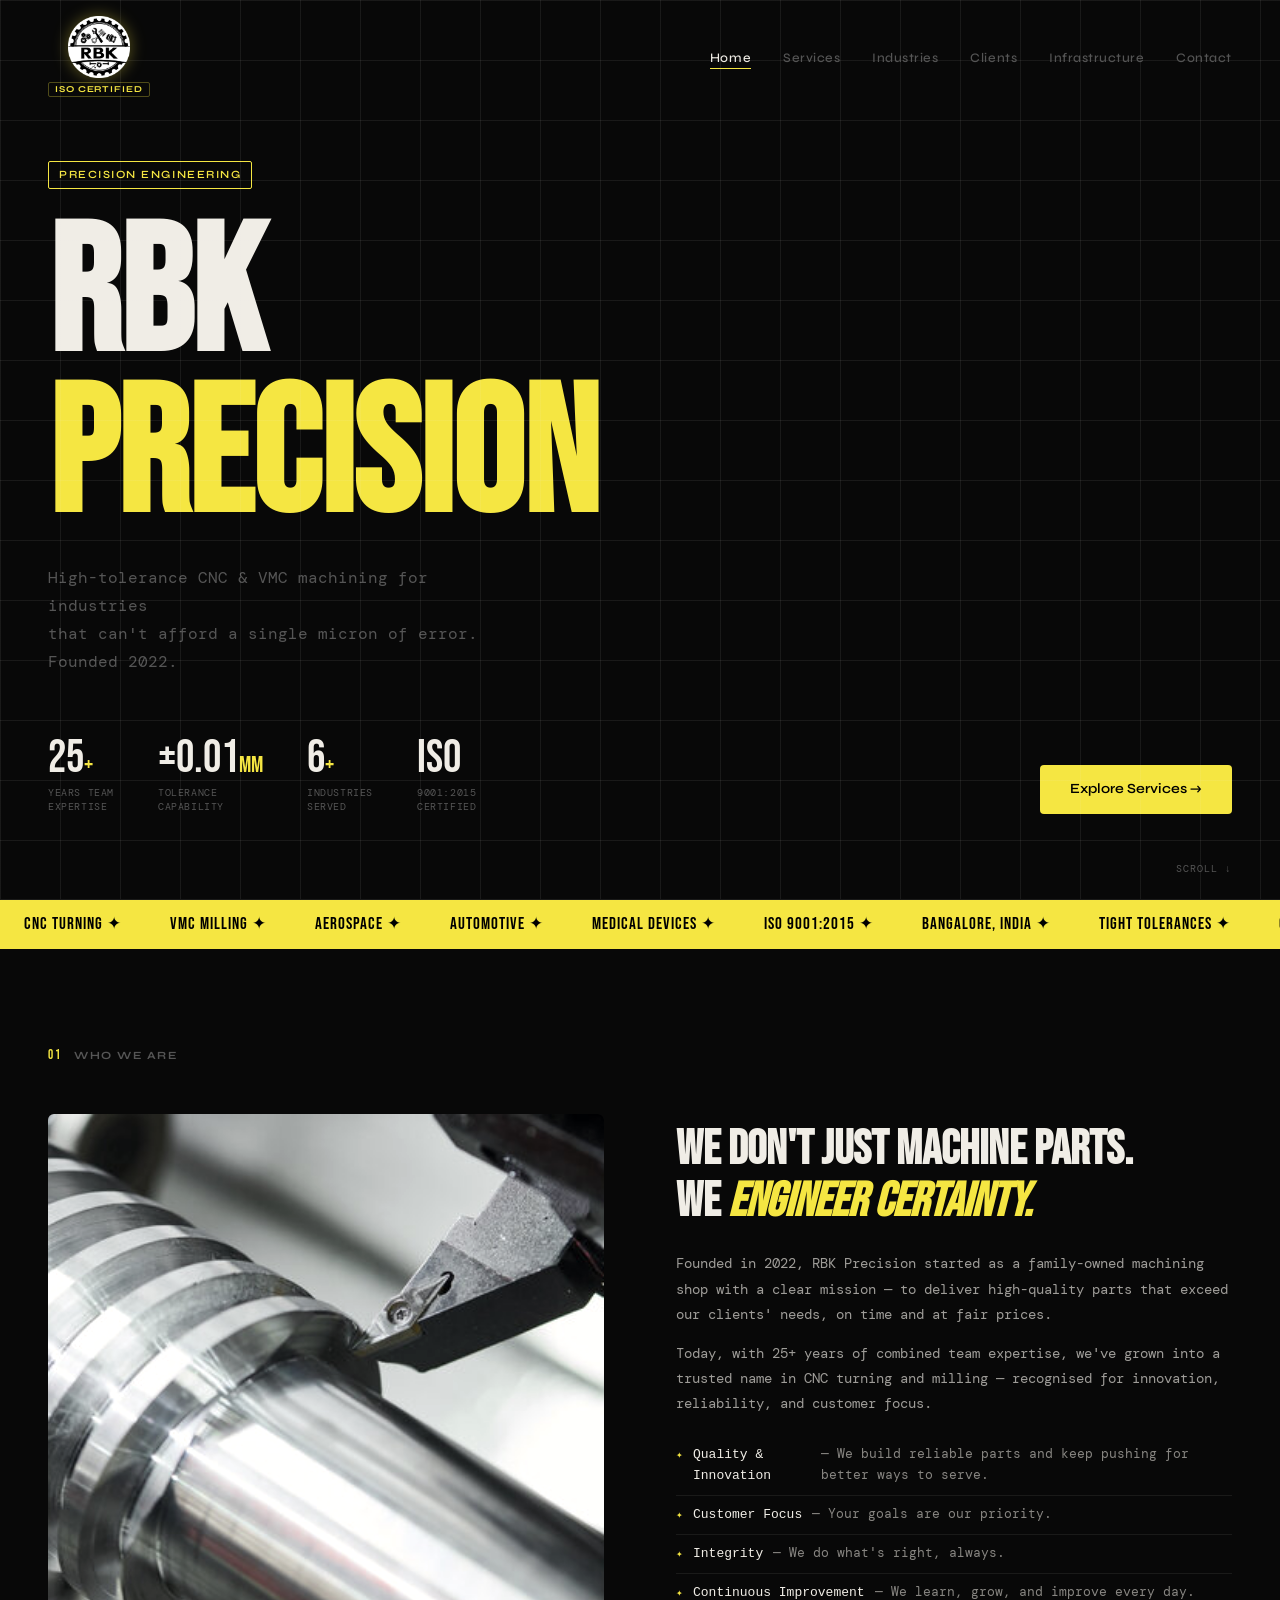
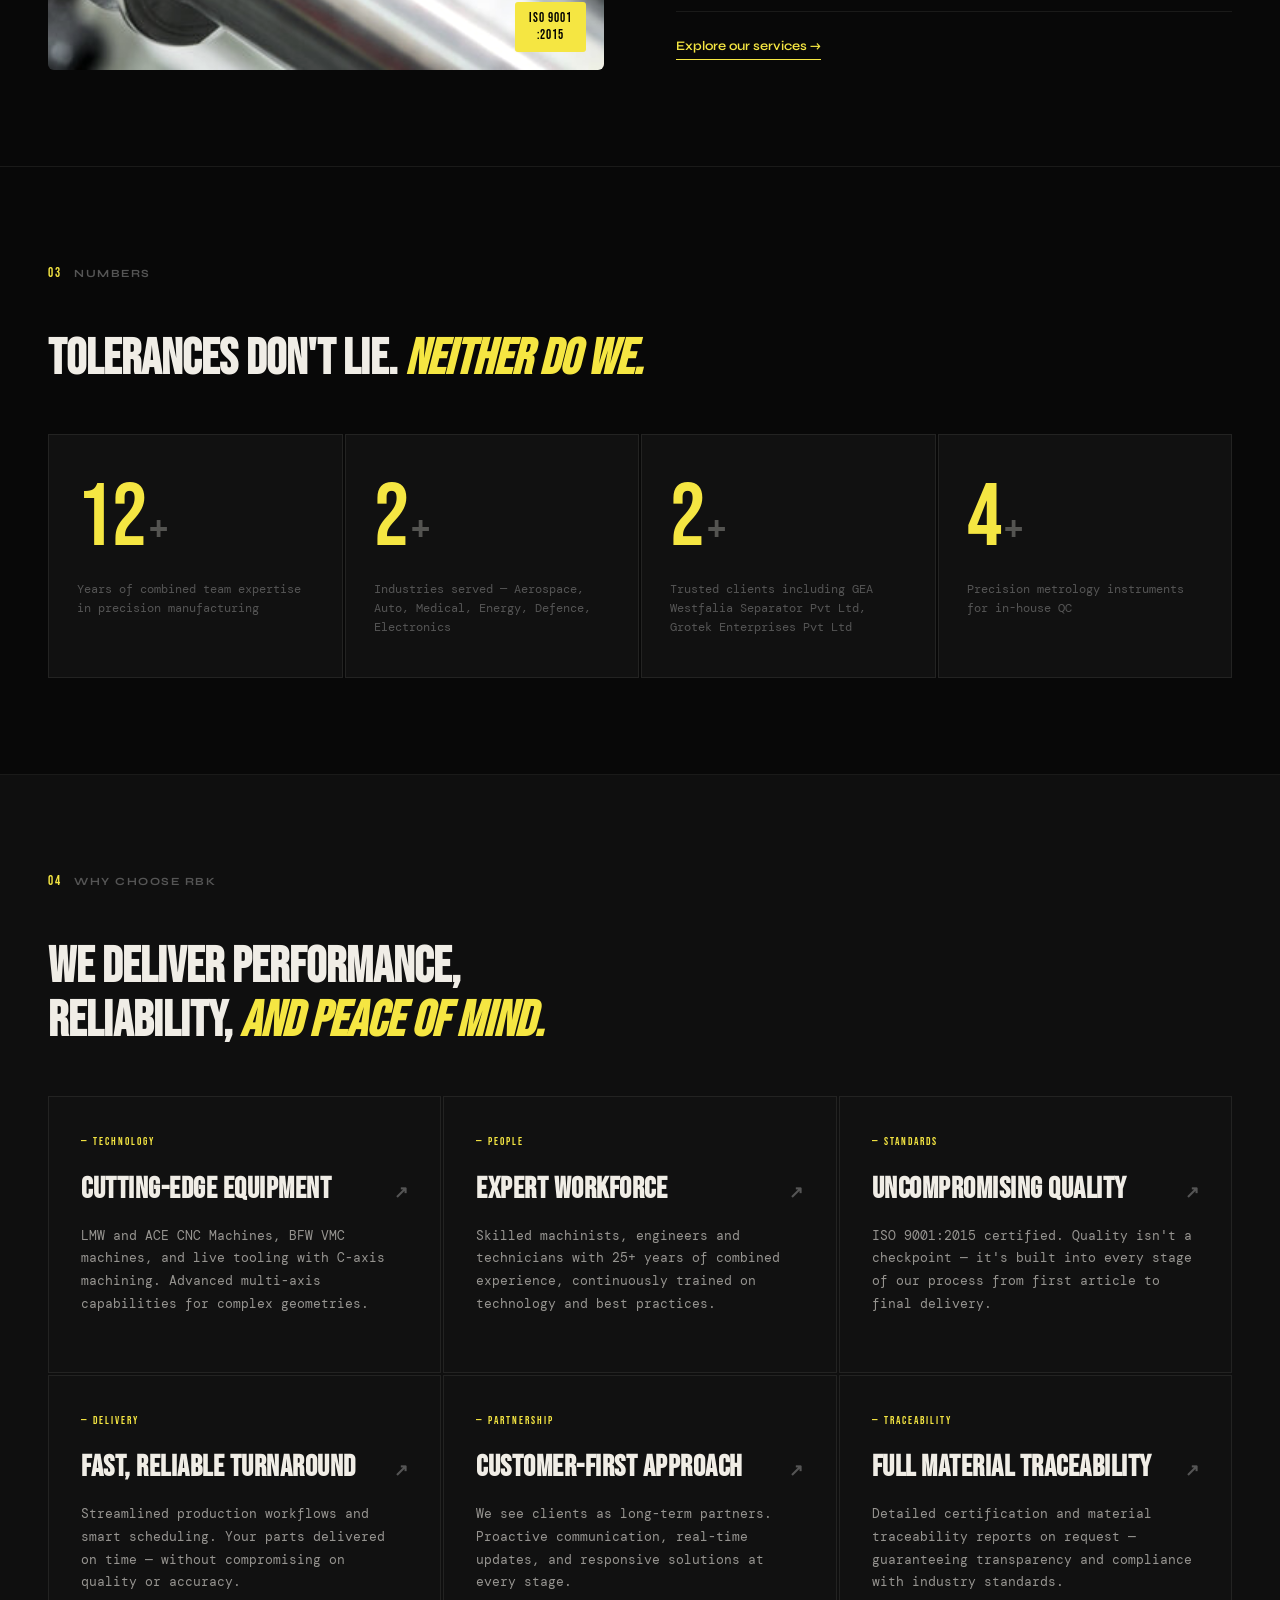
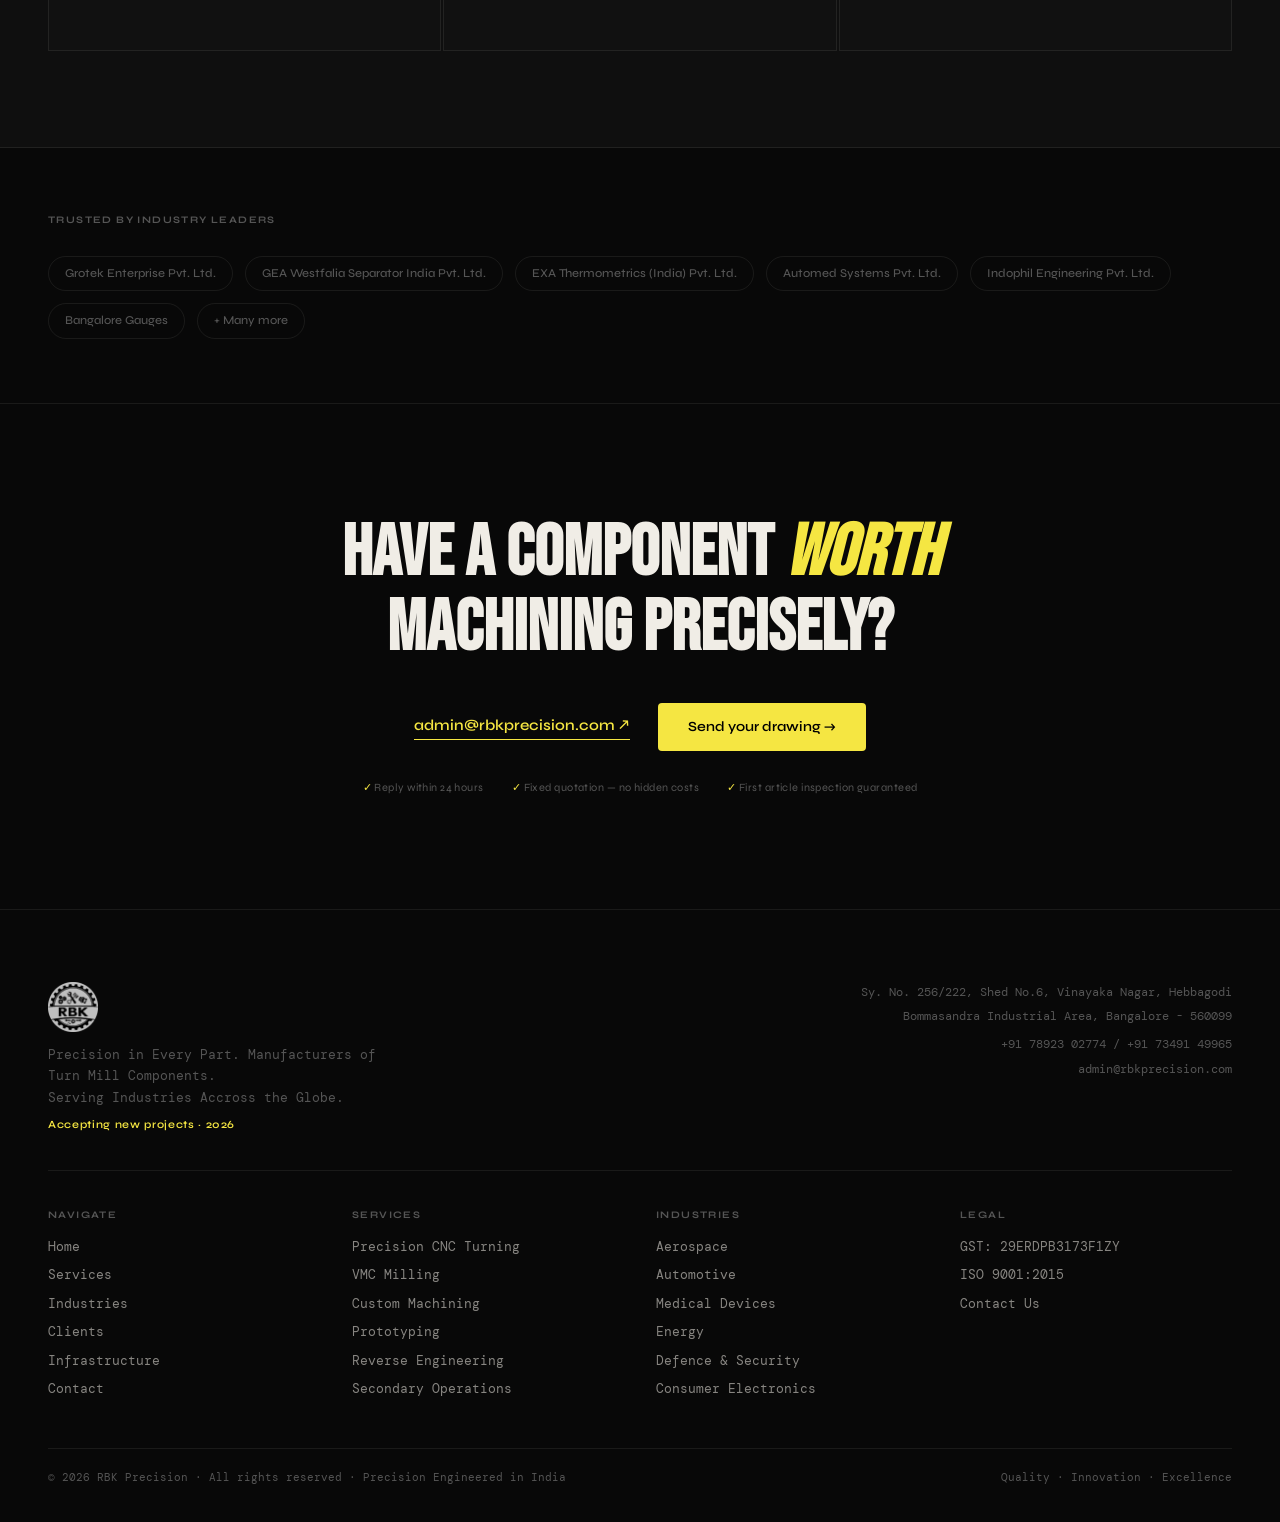
==== commit 7d023a06: "Add website favicon logo and Enabled Viewing ISO Certification" ====
--- a/index.html
+++ b/index.html
@@ -9,6 +9,7 @@
     <link rel="preconnect" href="https://fonts.gstatic.com" crossorigin>
     <link href="https://fonts.googleapis.com/css2?family=Bebas+Neue&family=DM+Mono:wght@300;400;500&family=Syne:wght@400;500;600;700;800&display=swap" rel="stylesheet">
     <link rel="stylesheet" href="global.css">
+    <link rel="icon" type="image/png" href="Assets/Images/Favicon.png">
     <style>
         /* ── HERO ───────────────────────────────── */
         .hero {
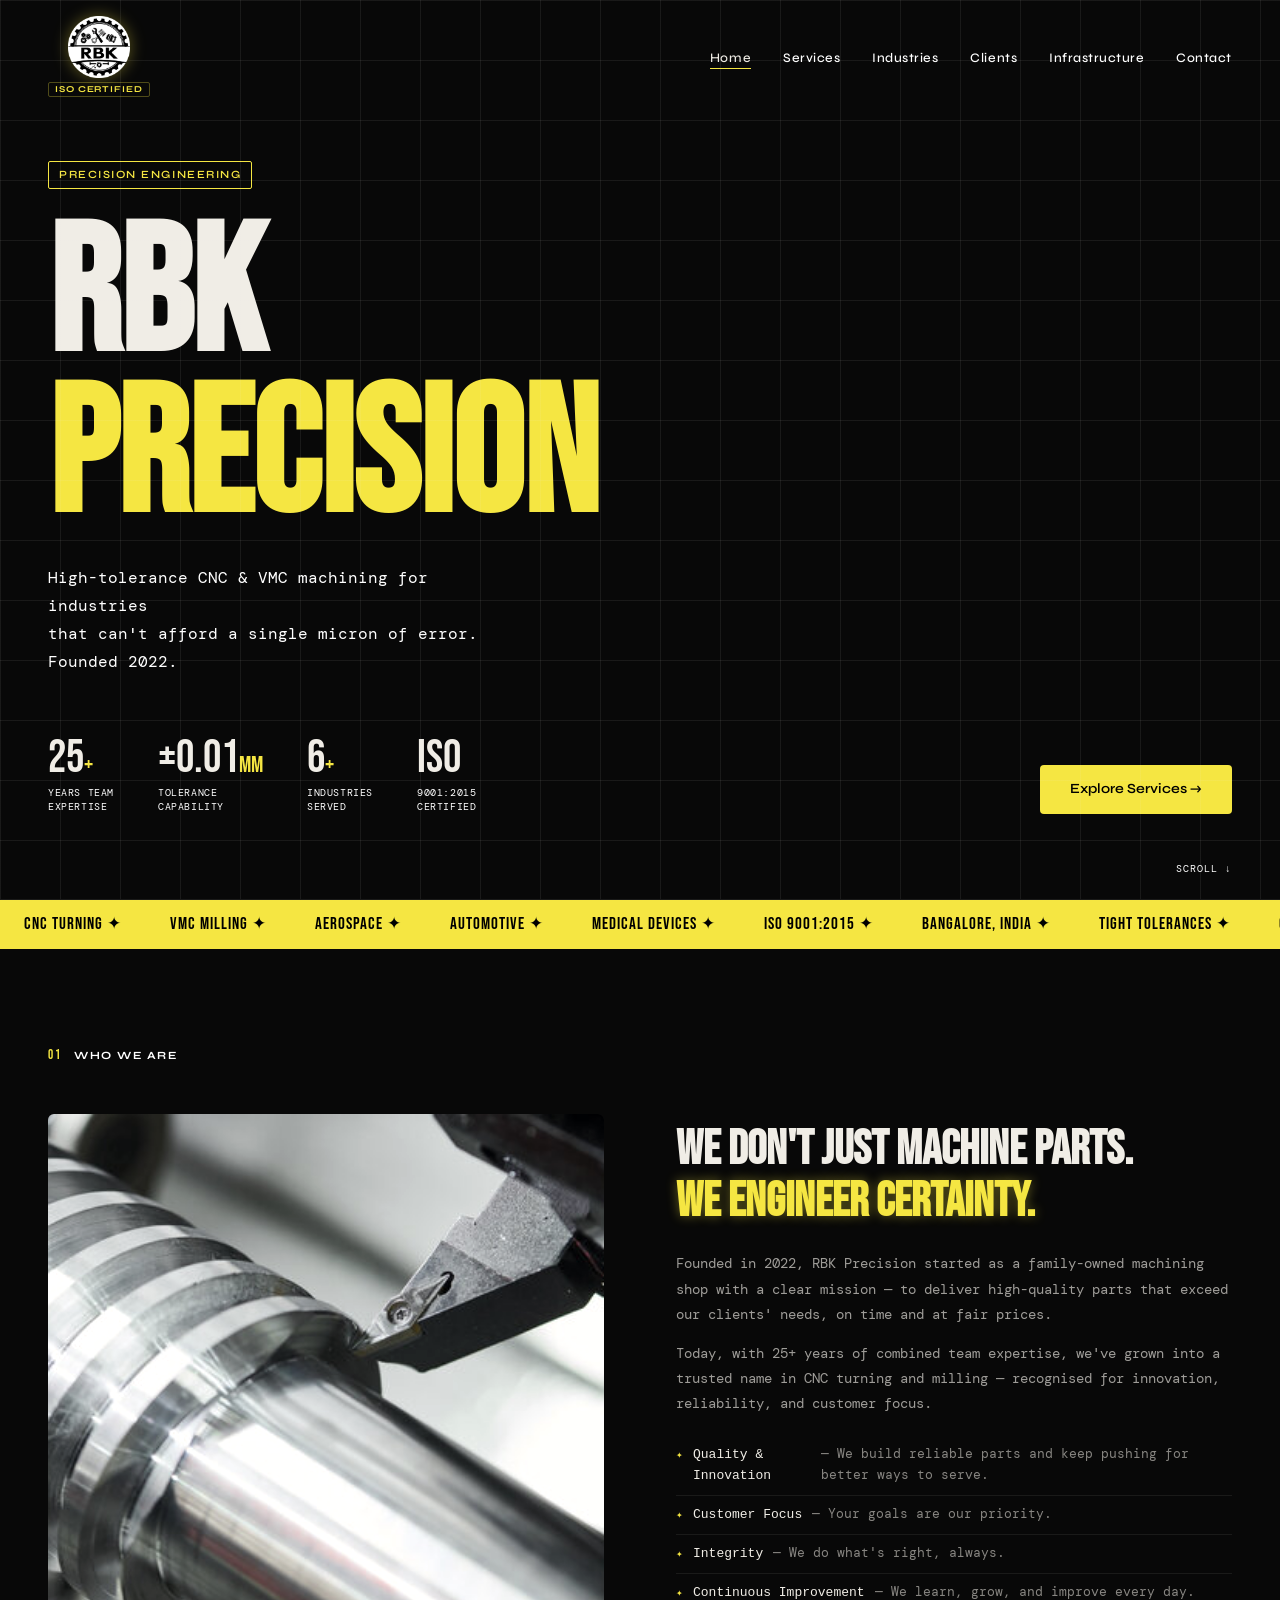
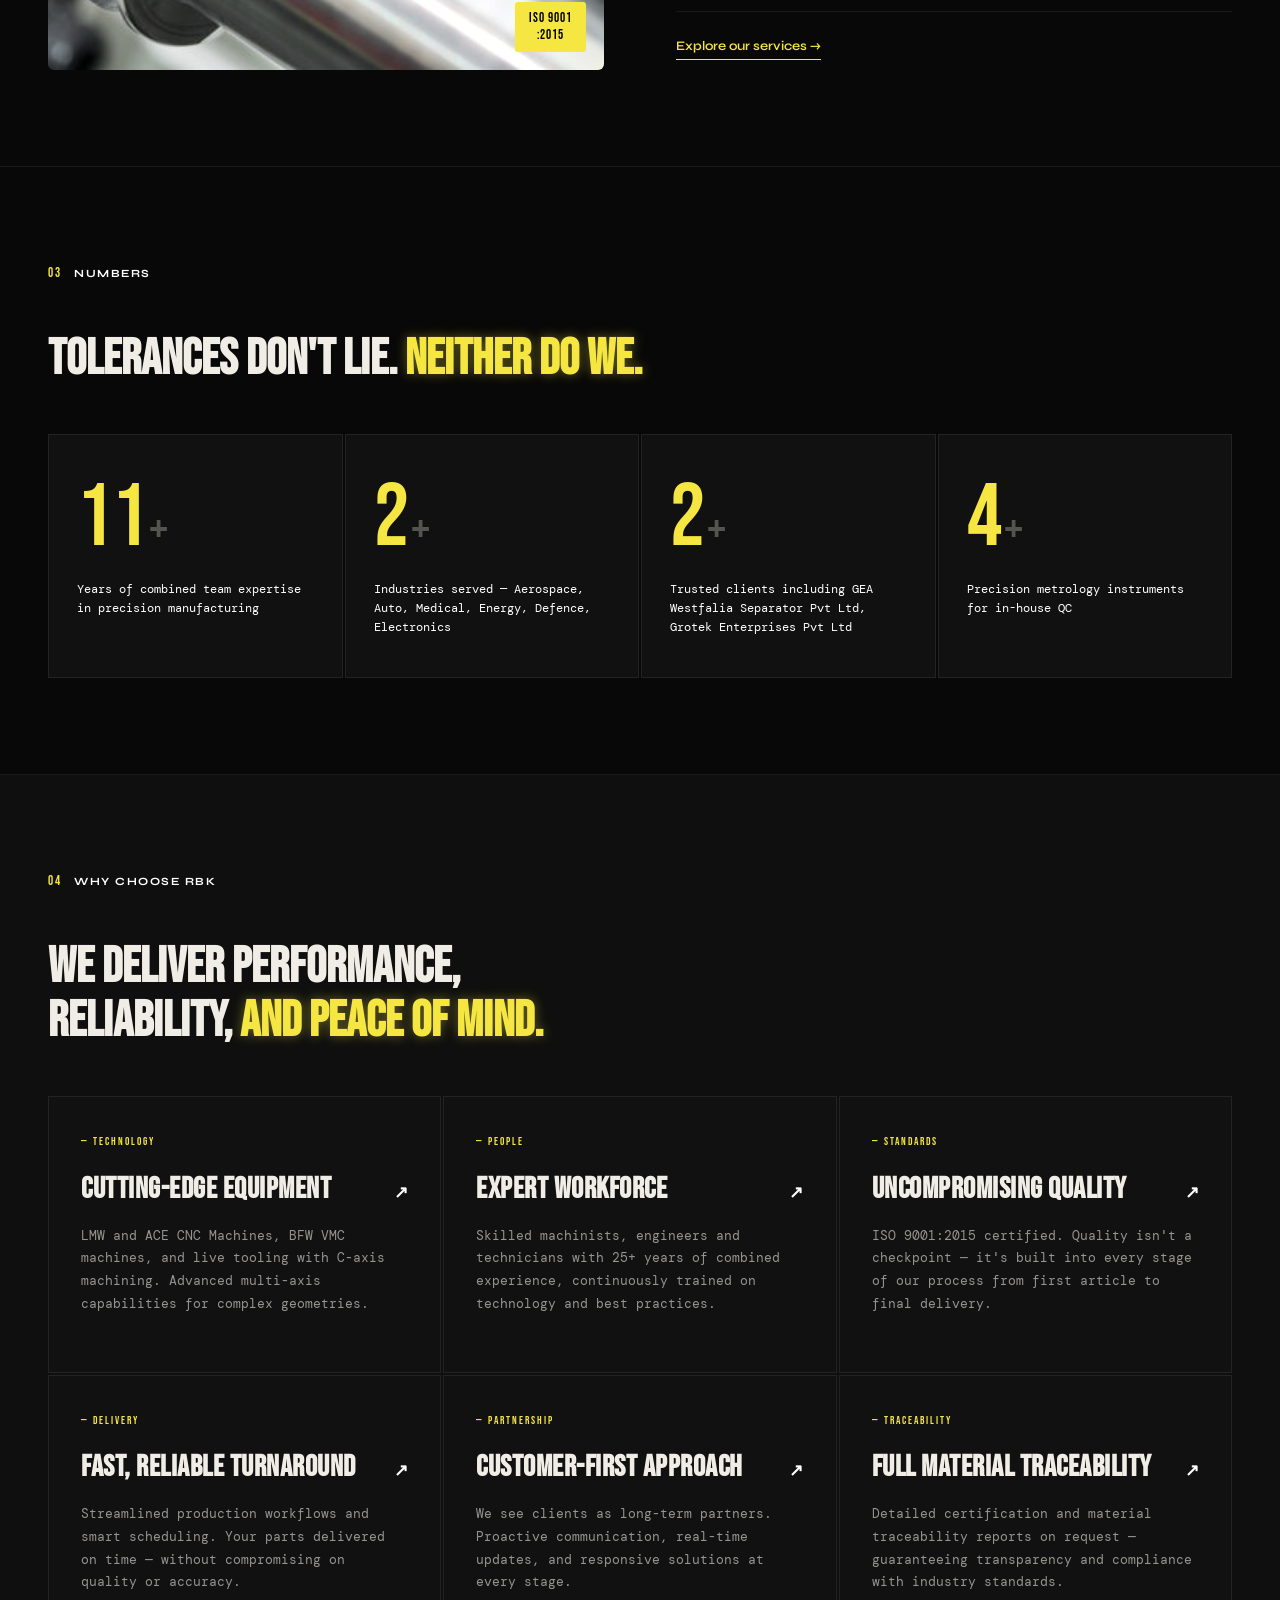
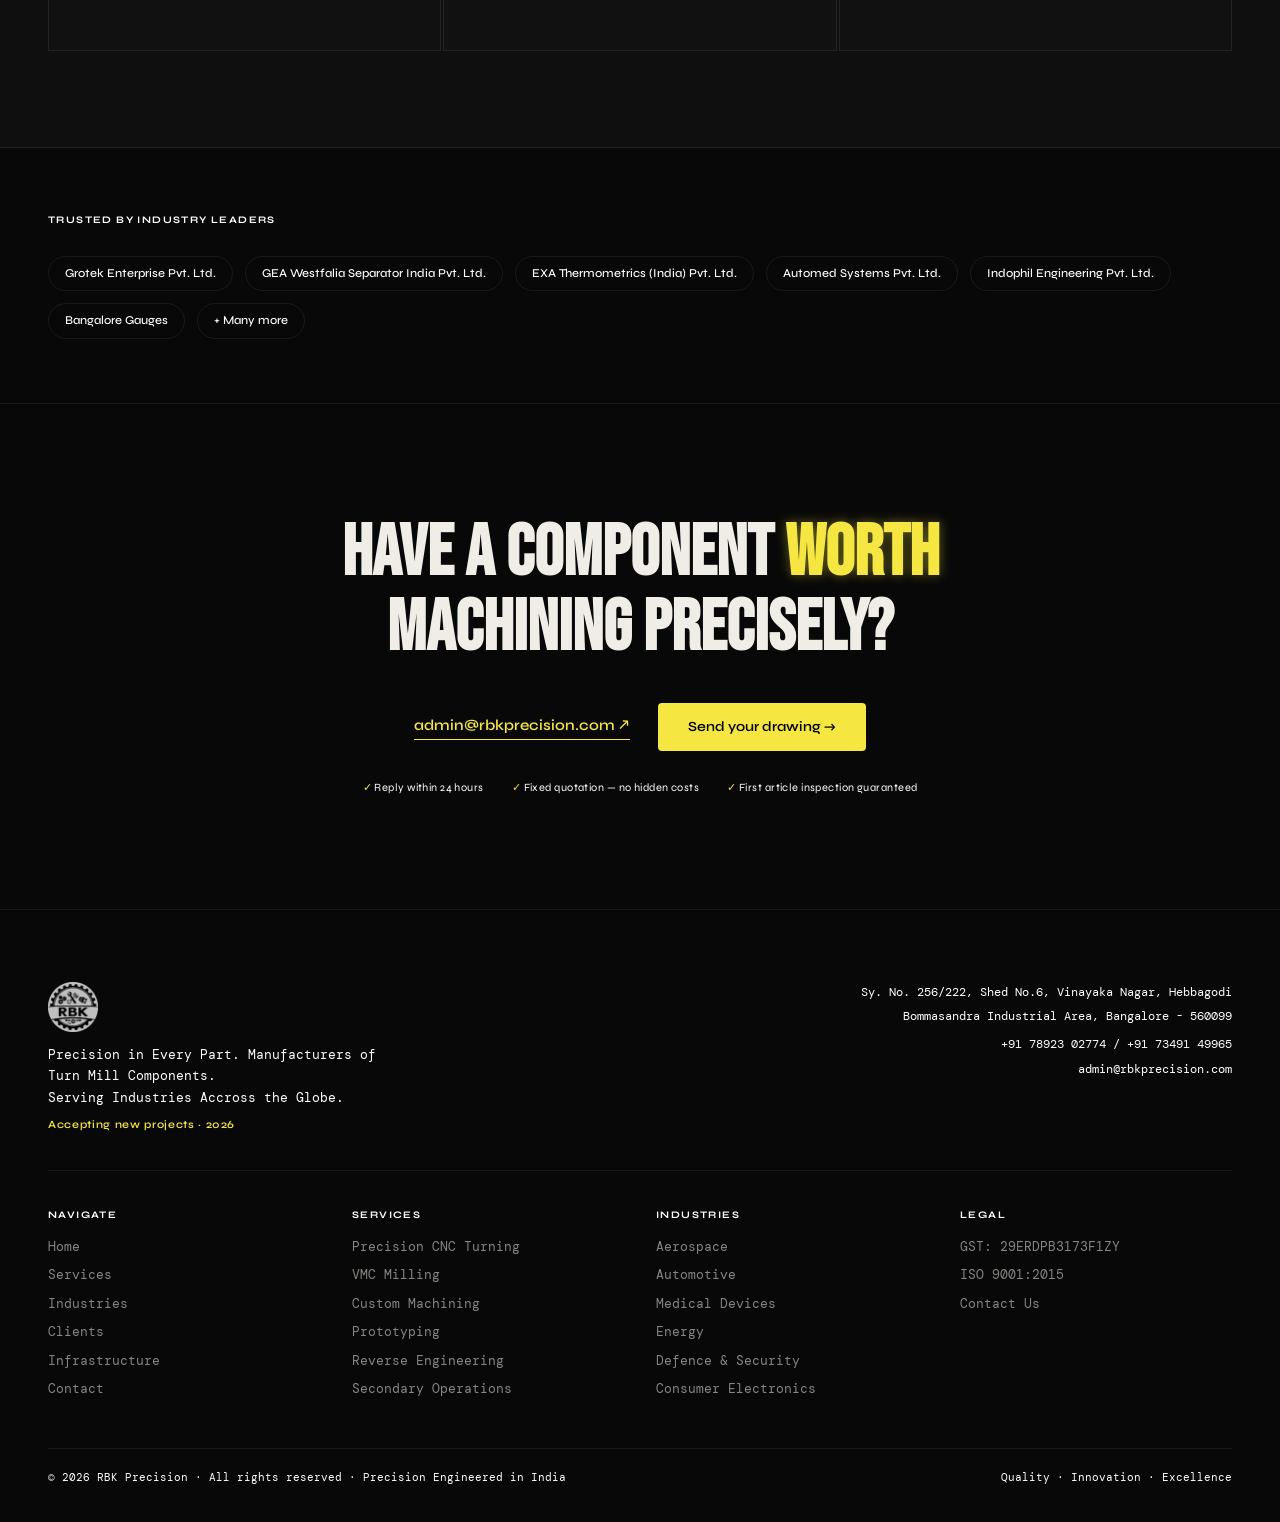
==== commit aa4f06df: "Changed few font styles, Changed muted colour to white" ====
--- a/index.html
+++ b/index.html
@@ -258,7 +258,7 @@
             <div class="img-badge">ISO 9001<br>:2015</div>
         </div>
         <div class="about-text">
-            <h2>We don't just machine parts.<br>We <em>engineer certainty.</em></h2>
+            <h2>We don't just machine parts.<br><span class="highlit-text">We engineer certainty.</span></h2>
             <p>Founded in 2022, RBK Precision started as a family-owned machining shop with a clear mission — to deliver high-quality parts that exceed our clients' needs, on time and at fair prices.</p>
             <p>Today, with 25+ years of combined team expertise, we've grown into a trusted name in CNC turning and milling — recognised for innovation, reliability, and customer focus.</p>
             <ul class="values-list">
@@ -275,7 +275,7 @@
 <!-- ═══ NUMBERS ══════════════════════════════════════════ -->
 <section class="section">
     <div class="section-label"><span class="sec-num">03</span><span class="sec-title">Numbers</span></div>
-    <h2 class="section-h2">Tolerances don't lie. <em>Neither do we.</em></h2>
+    <h2 class="section-h2">Tolerances don't lie. <span class="highlit-text">Neither do we.</span></h2>
     <div class="numbers-grid">
         <div class="num-item">
             <span class="big-num" data-target="25">0</span><span class="big-unit">+</span>
@@ -299,7 +299,7 @@
 <!-- ═══ WHY CHOOSE US ════════════════════════════════════ -->
 <section class="section alt">
     <div class="section-label"><span class="sec-num">04</span><span class="sec-title">Why Choose RBK</span></div>
-    <h2 class="section-h2">We deliver performance,<br>reliability, <em>and peace of mind.</em></h2>
+    <h2 class="section-h2">We deliver performance,<br>reliability, <span class="highlit-text">and peace of mind.</span></h2>
     <div class="why-grid">
         <div class="card">
             <span class="card-num">— Technology</span>
@@ -351,7 +351,7 @@
 <!-- ═══ CTA ══════════════════════════════════════════════ -->
 <section class="cta-section">
     <div class="cta-inner">
-        <h2>Have a component <em>worth</em><br>machining precisely?</h2>
+        <h2>Have a component <span class="highlit-text">Worth</span><br>machining precisely?</h2>
         <div class="cta-links">
             <a href="mailto:admin@rbkprecision.com" class="cta-email">admin@rbkprecision.com ↗</a>
             <a href="contact.html" class="cta-btn">Send your drawing →</a>
--- a/global.css
+++ b/global.css
@@ -10,7 +10,7 @@
     --bg-card:   #111111;
     --off-white: #f0ede6;
     --yellow:    #f5e642;
-    --muted:     #555555;
+    --muted:     white;
     --border:    rgba(240,237,230,0.08);
     --font-disp: 'Bebas Neue', sans-serif;
     --font-body: 'DM Mono', monospace;
@@ -18,6 +18,7 @@
     --radius:    4px;
     --t:         0.35s cubic-bezier(0.4,0,0.2,1);
 }
+
 
 /* ── Reset ─────────────────────────────────────────── */
 *, *::before, *::after { margin:0; padding:0; box-sizing:border-box; }
@@ -497,4 +498,8 @@
     footer { padding: 36px 20px 20px; }
     .footer-grid { grid-template-columns: 1fr; }
     .footer-bottom { flex-direction: column; align-items: flex-start; }
+}
+.highlit-text {
+    color: var(--yellow);
+    text-shadow: 0 0 12px rgba(245, 230, 66, 0.4);
 }
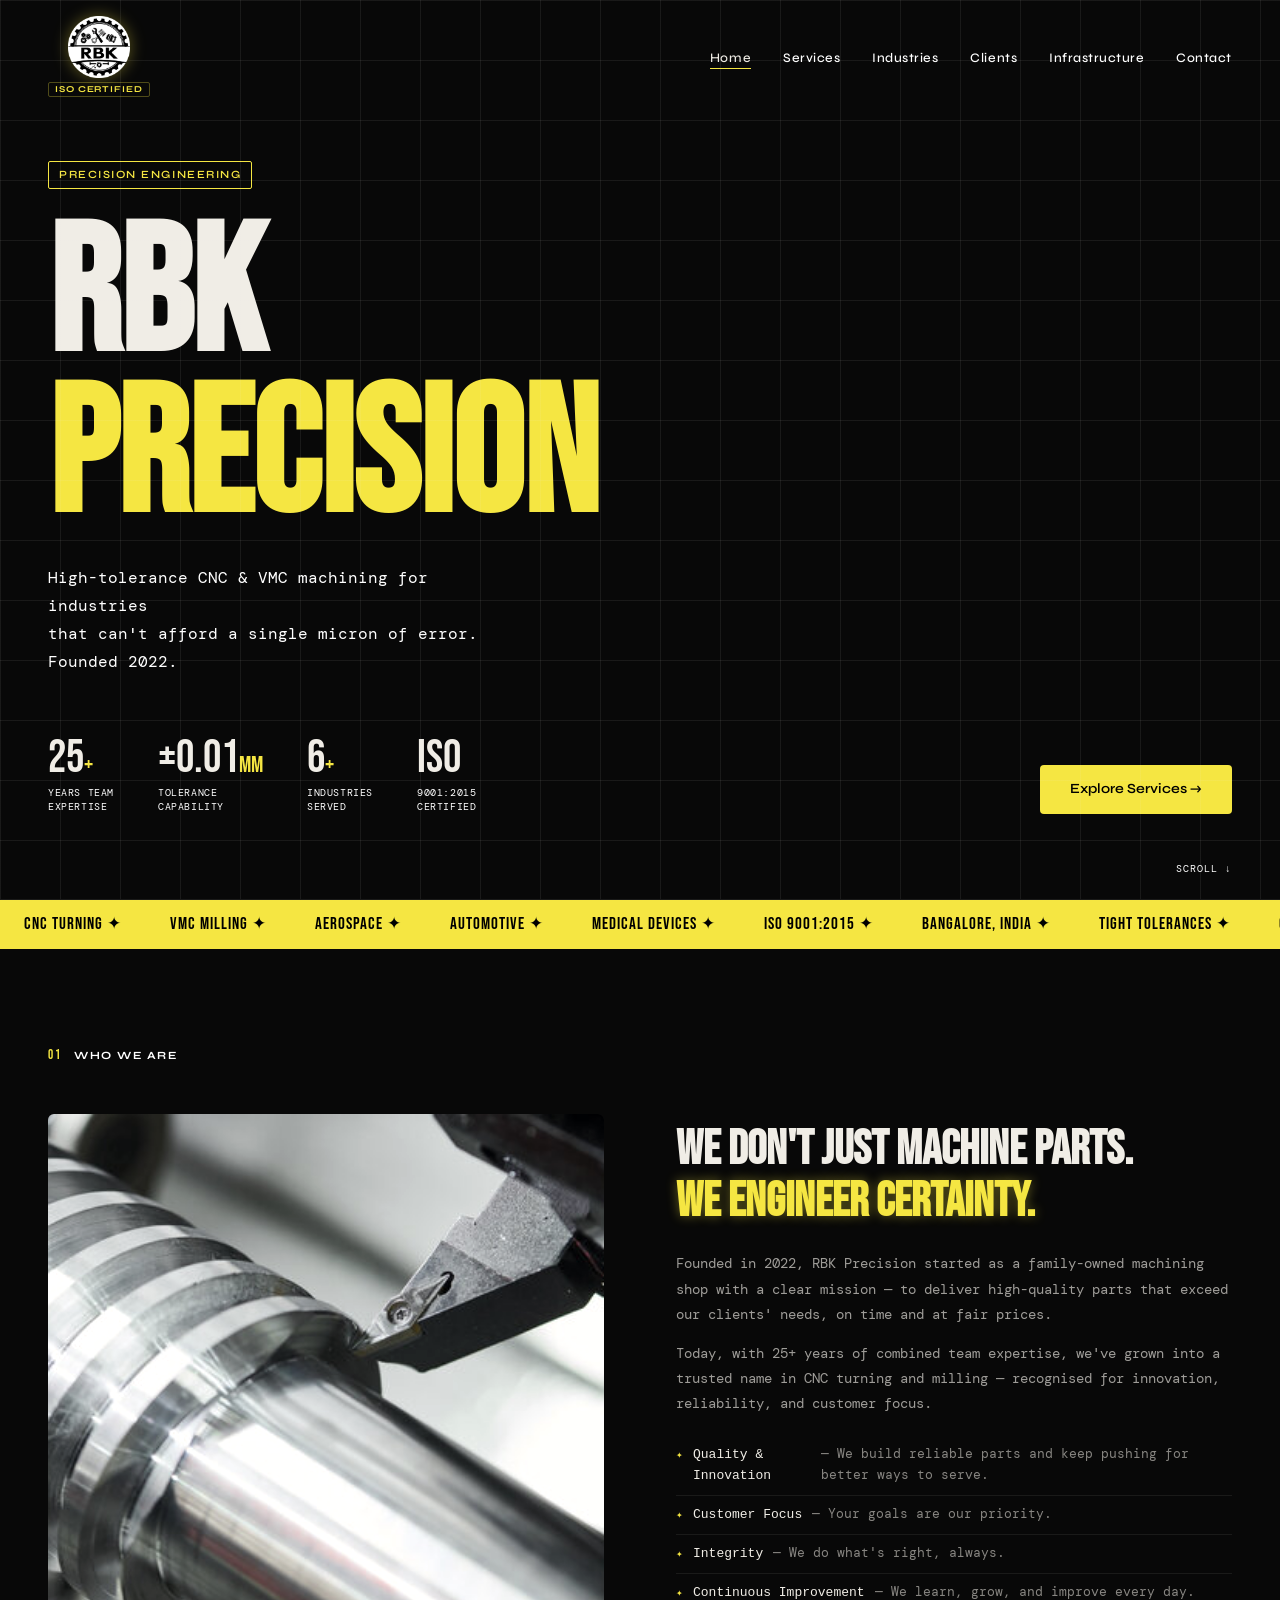
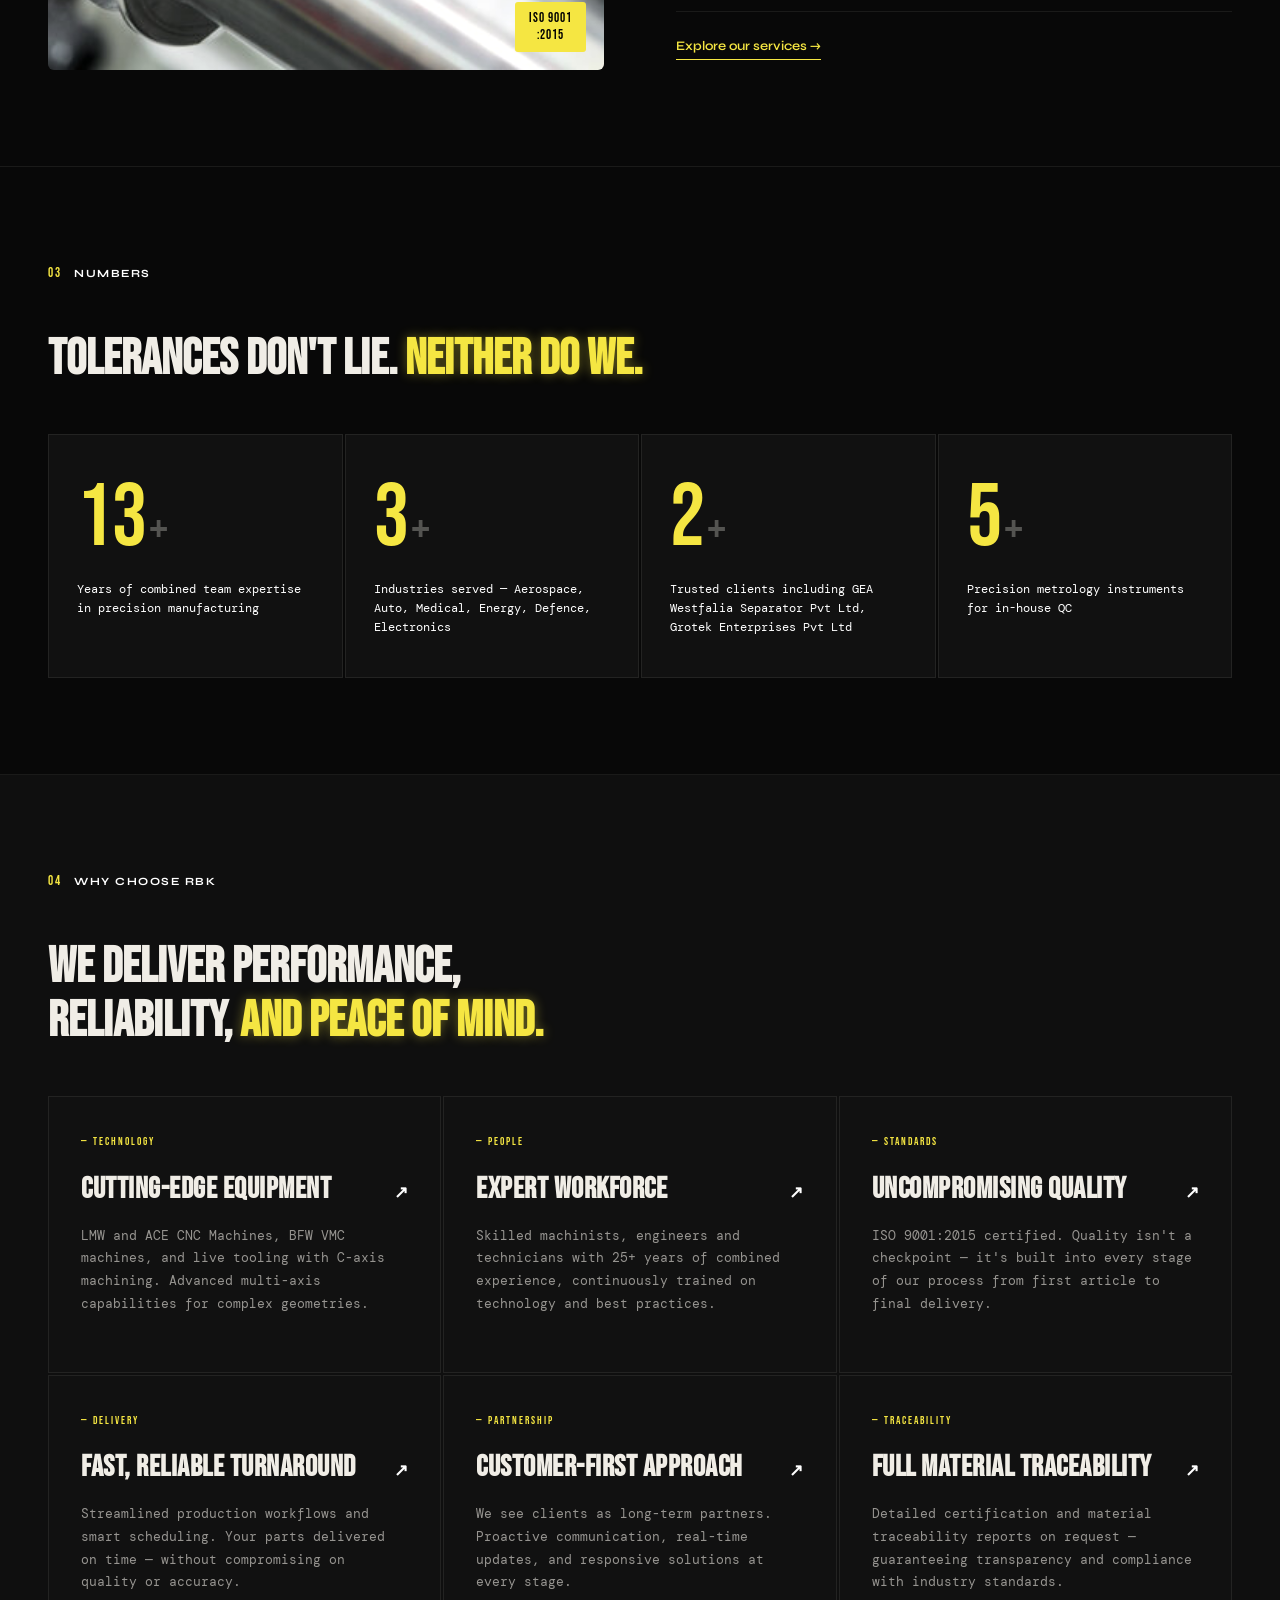
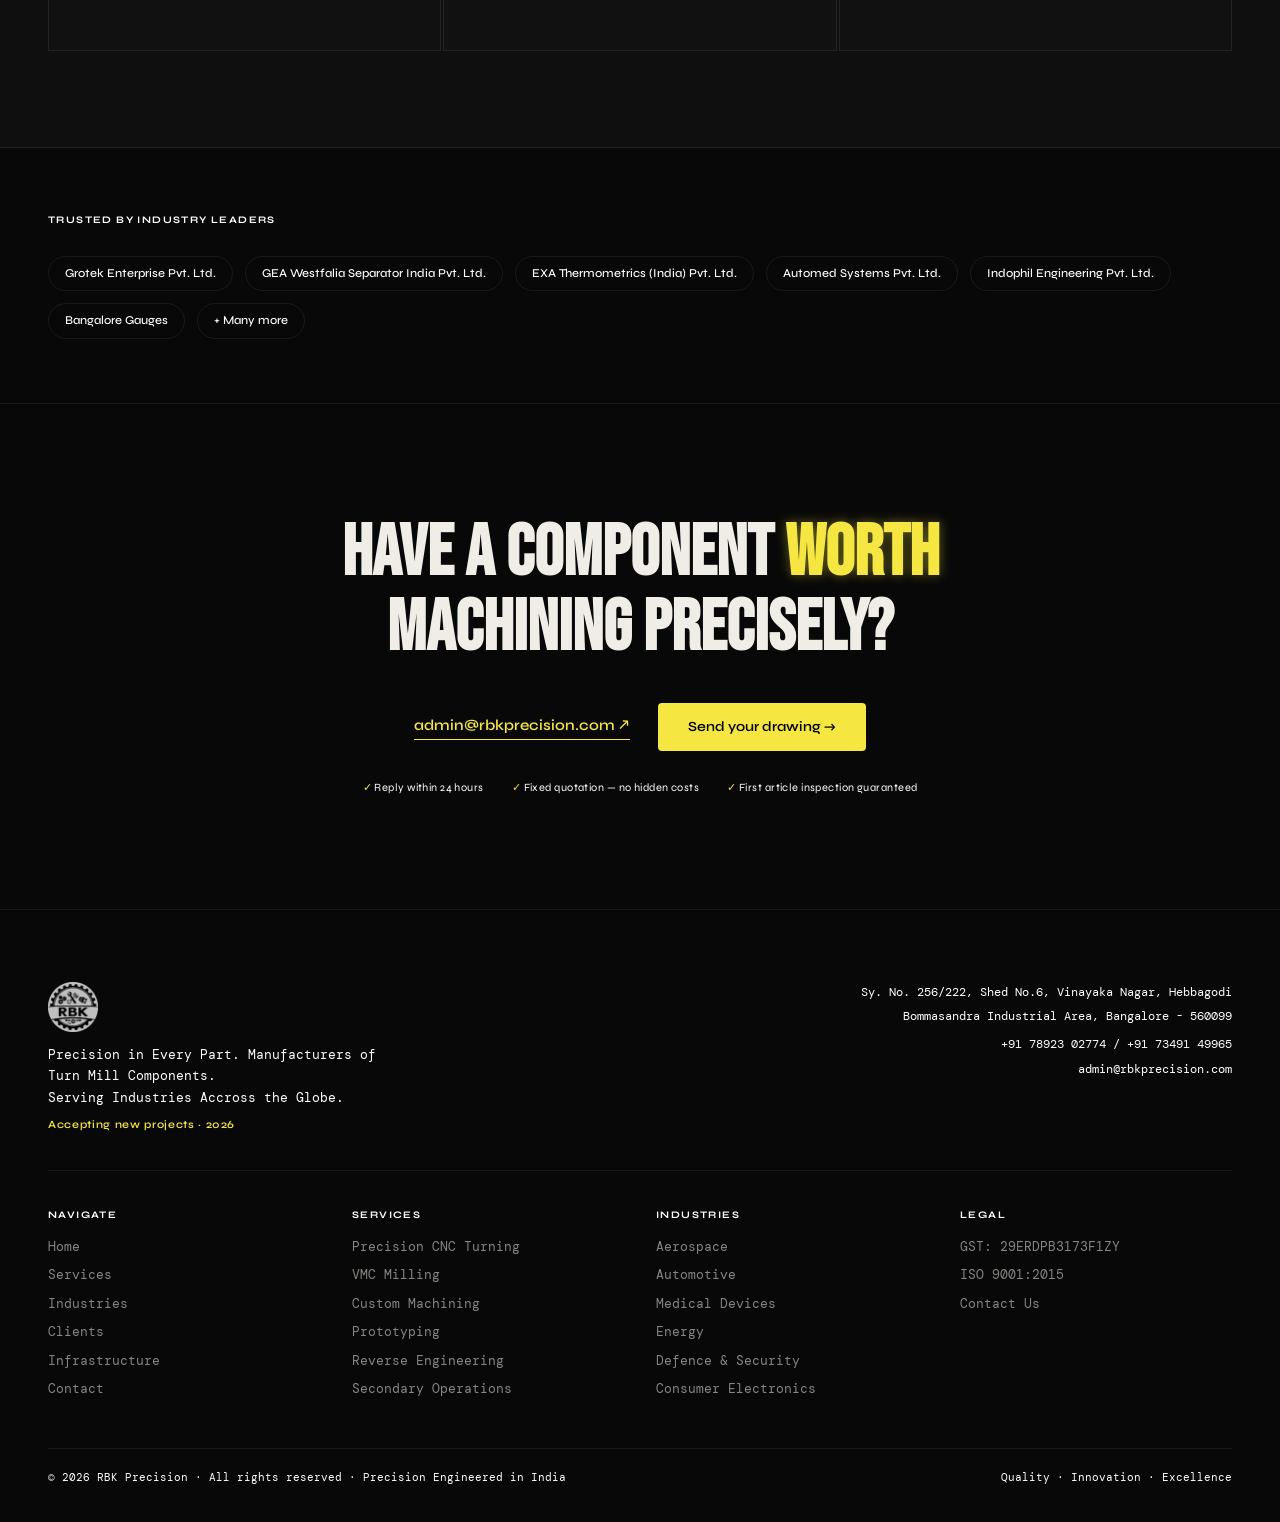
==== commit fb427e96: "Added Google verification tag" ====
--- a/index.html
+++ b/index.html
@@ -5,6 +5,7 @@
     <meta name="viewport" content="width=device-width, initial-scale=1.0">
     <title>RBK Precision — CNC & VMC Machining, Bangalore</title>
     <meta name="description" content="RBK Precision — Precision CNC & VMC machining services. 25+ years expertise. ISO 9001:2015. Aerospace, Automotive, Medical. Bangalore, India.">
+    <meta name="google-site-verification" content="ilpRmoiD8OegxkpT0vfdmGjKqt36D0Gp_eCvkLmtUzE" />
     <link rel="preconnect" href="https://fonts.googleapis.com">
     <link rel="preconnect" href="https://fonts.gstatic.com" crossorigin>
     <link href="https://fonts.googleapis.com/css2?family=Bebas+Neue&family=DM+Mono:wght@300;400;500&family=Syne:wght@400;500;600;700;800&display=swap" rel="stylesheet">
